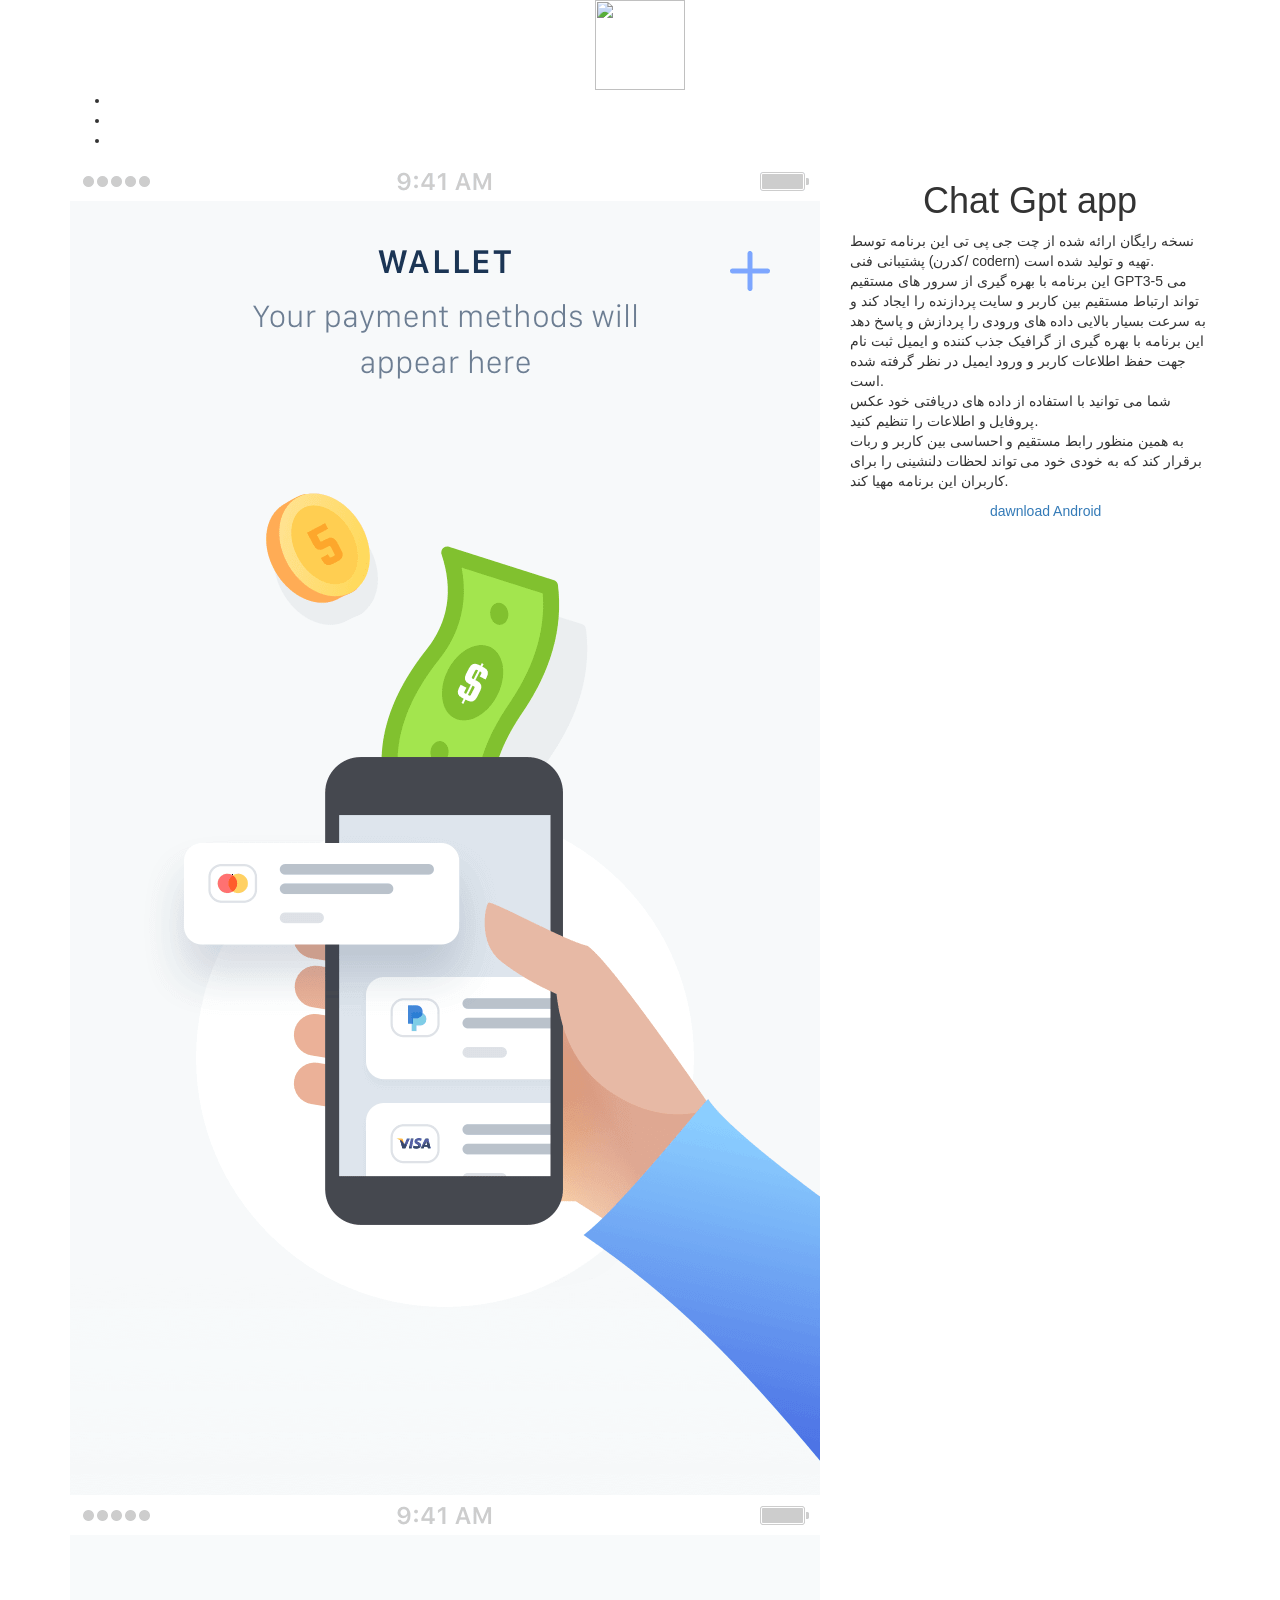
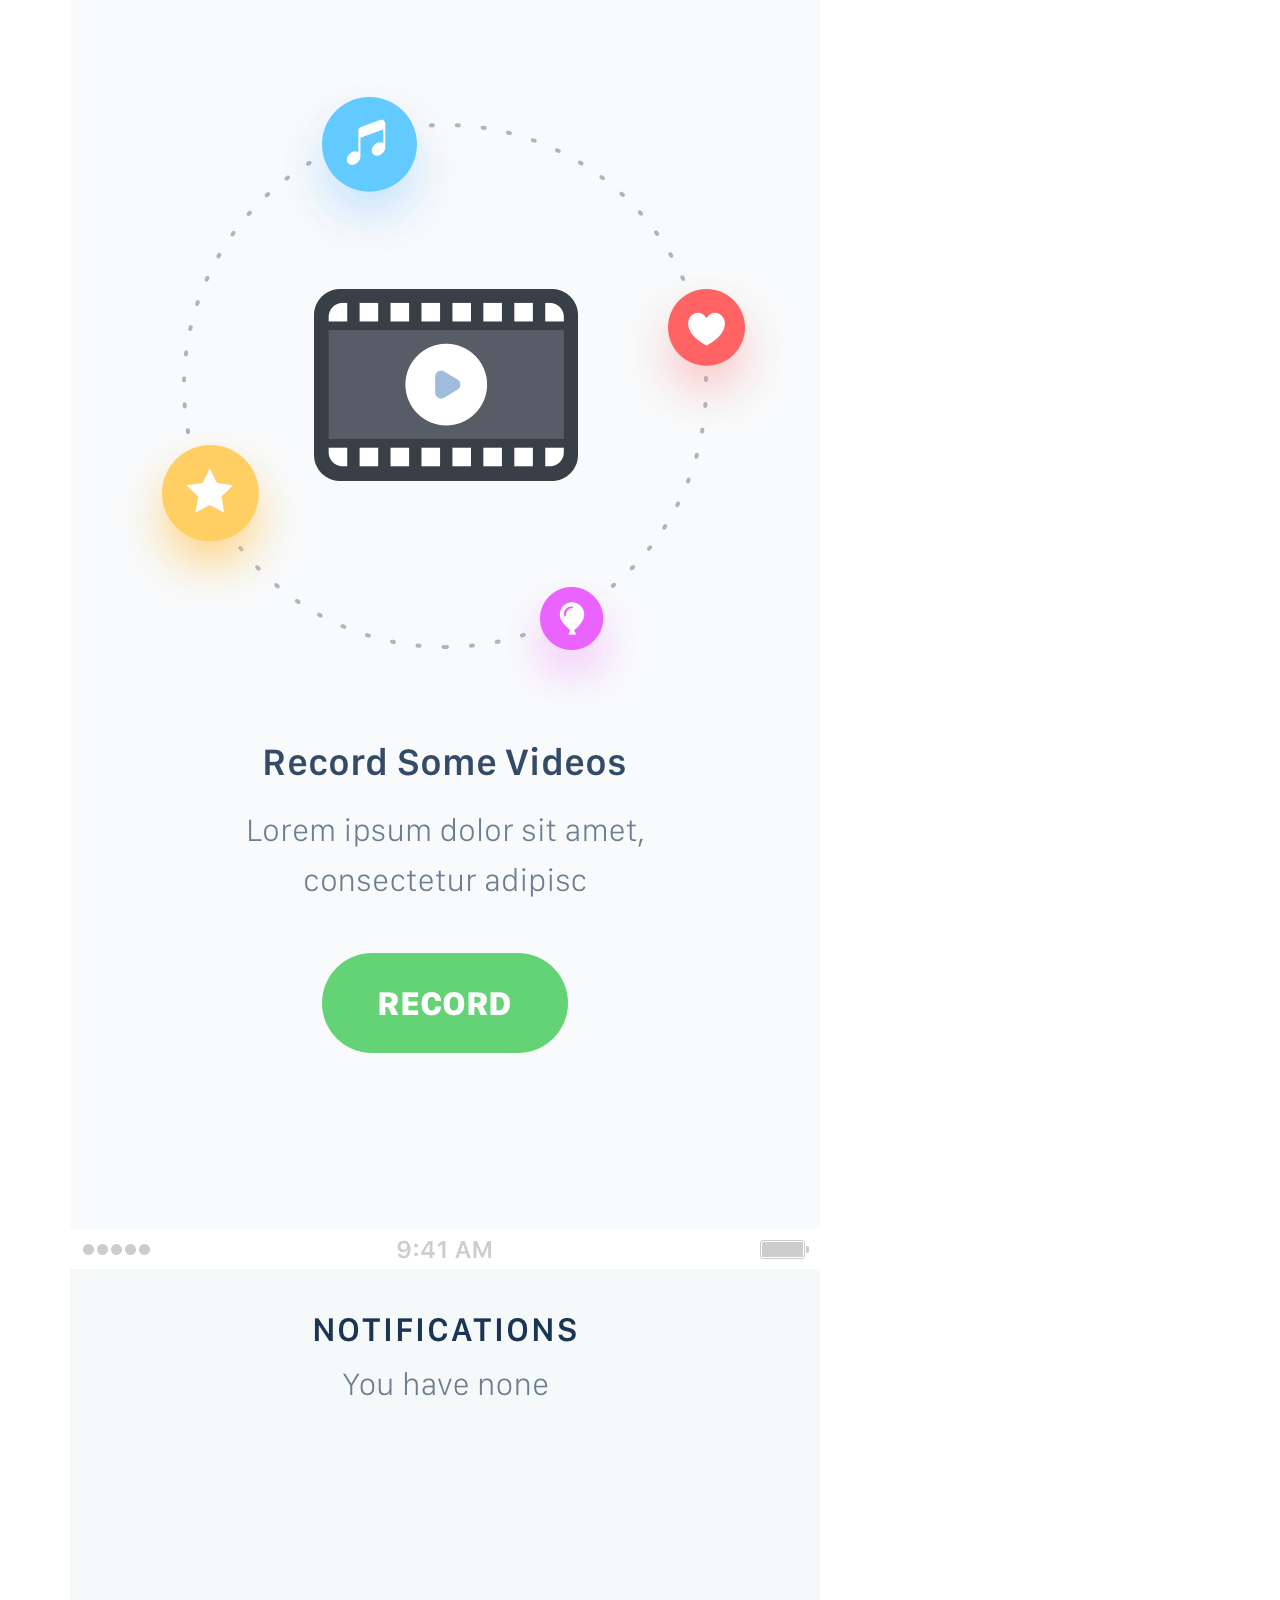
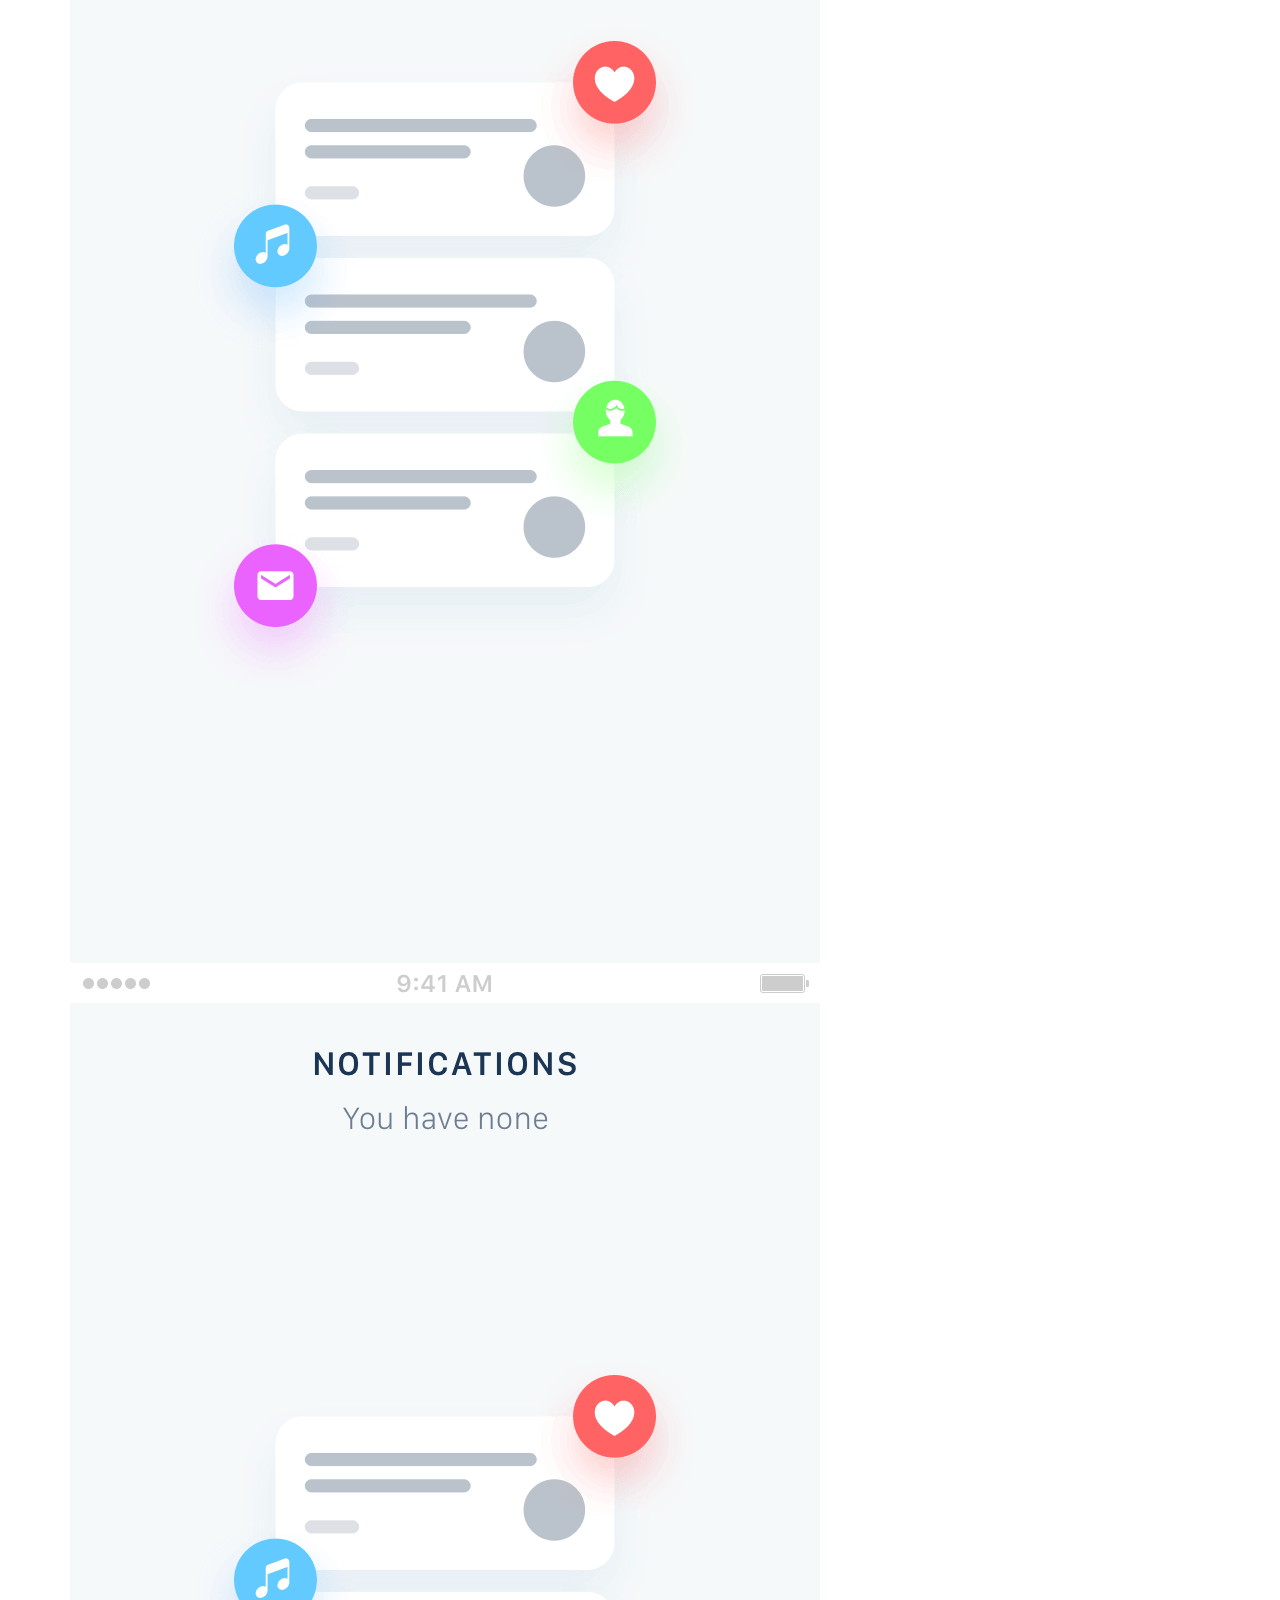
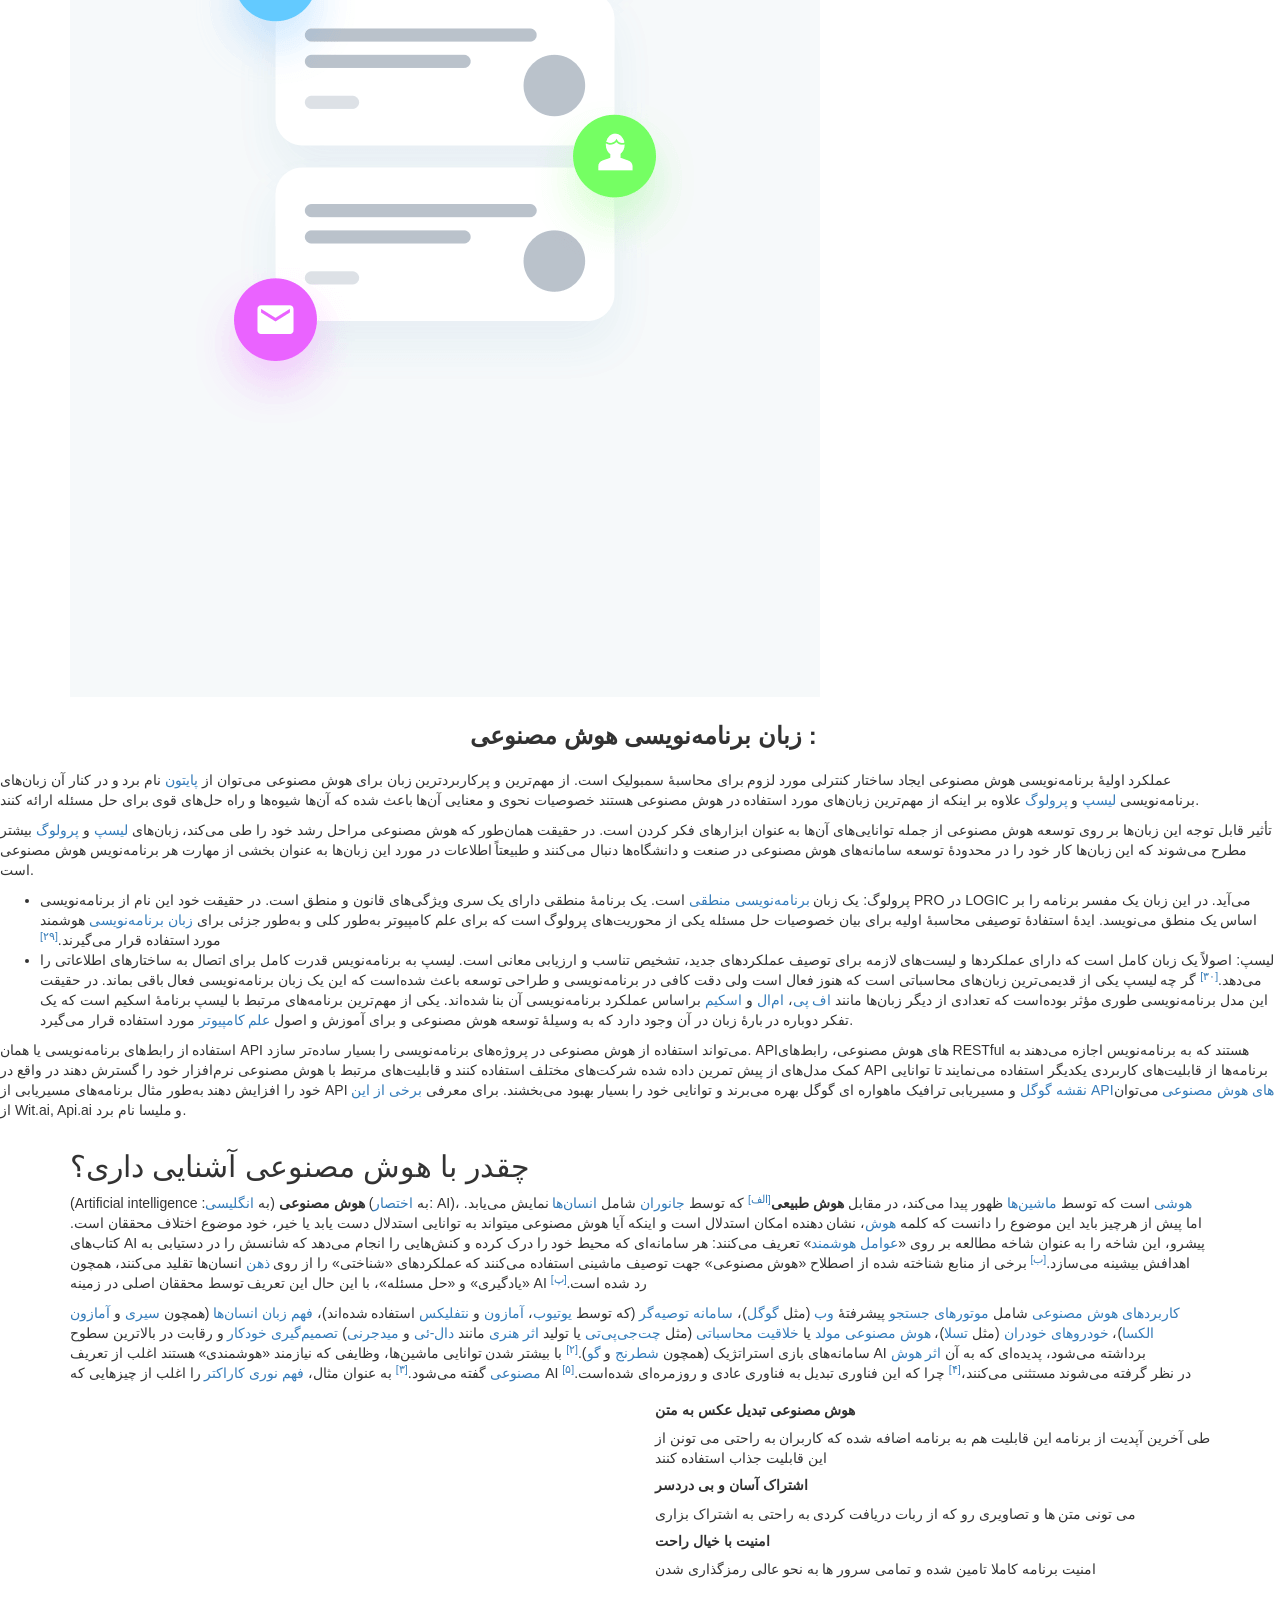
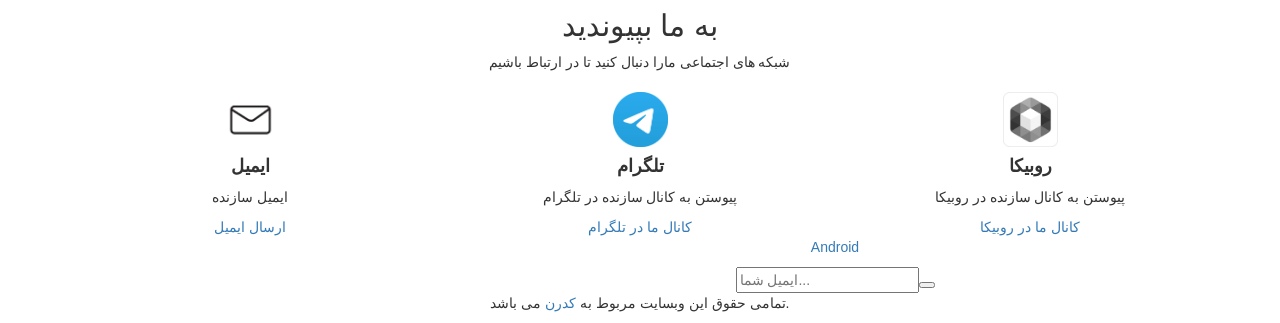
==== index.html @ 133421ec "Add files via upload" ====
<!DOCTYPE html>
<html lang="fa-IR">
<head><meta charset="utf-8"><meta http-equiv="X-UA-Compatible" content="IE=edge"><meta name="viewport" content="width=device-width, initial-scale=1">
	<title>Gpt Chat</title>
	<link href="css/bootstrap.css" rel="stylesheet" />
	<link href="css/font-awesome.css" rel="stylesheet" />
	<link href="css/owl.carousel.css" rel="stylesheet" />
	<link href="css/owl.theme.default.min.css" rel="stylesheet" />
	<link href="style.css" rel="stylesheet" /><!-- HTML5 shim and Respond.js for IE8 support of HTML5 elements and media queries --><!-- WARNING: Respond.js doesn't work if you view the page via file:// --><!--[if lt IE 9]>
      <script src="https://oss.maxcdn.com/html5shiv/3.7.3/html5shiv.min.js"></script>
      <script src="https://oss.maxcdn.com/respond/1.4.2/respond.min.js"></script>
      <![endif]-->
</head>
<body>
<header>
<div class="top-section">
<div class="pallet1"></div>

<div class="pallet2"></div>

<div class="pallet3" style="text-align: center;"><a href="http://c-a.c80.site"><img alt="" src="/img/_storage_emulated_0_Android_data_app.rbmain.a_cache_-2147483648_-212008.jpg" style="width: 90px; height: 90px;" /></a></div>

<div class="container">
<div class="row">
<div class="col-md-12">
<div class="social-top">
<ul>
	<li></li>
	<li></li>
	<li></li>
</ul>
</div>
</div>

<div class="col-md-12">
<div class="main-menu" style="text-align: center;"></div>
</div>

<div class="col-md-4">
<div class="search-section">
<h1 style="text-align: center;">Chat Gpt app</h1>

<p></p>

<p>نسخه رایگان ارائه شده از چت جی پی تی این برنامه توسط پشتیبانی فنی (کدرن/ codern) تهیه و تولید شده است.<br />
این برنامه با بهره گیری از سرور های مستقیم GPT3-5 می تواند ارتباط مستقیم بین کاربر و سایت پردازنده را ایجاد کند و به سرعت بسیار بالایی داده های ورودی را پردازش و پاسخ دهد&nbsp;<br />
این برنامه با بهره گیری از گرافیک جذب کننده و ایمیل ثبت نام جهت حفظ اطلاعات کاربر و ورود ایمیل در نظر گرفته شده است.<br />
شما می توانید با استفاده از داده های دریافتی خود عکس پروفایل و اطلاعات را تنظیم کنید.<br />
به همین منظور رابط مستقیم و احساسی بین کاربر و ربات برقرار کند که به خودی خود می تواند لحظات دلنشینی را برای کاربران این برنامه&nbsp;مهیا کند.</p>

<p></p>

<p></p>
</div>
<a class="section-btn" href="https://myket.ir/app/Com.My.Chat.Gpt1">&nbsp; &nbsp; &nbsp; &nbsp; &nbsp; &nbsp; &nbsp; &nbsp; &nbsp; &nbsp; &nbsp; &nbsp; &nbsp; &nbsp; &nbsp; &nbsp; &nbsp; &nbsp; dawnload Android&nbsp; &nbsp; &nbsp; &nbsp; &nbsp; &nbsp; &nbsp; &nbsp; &nbsp; &nbsp; &nbsp; &nbsp; &nbsp; &nbsp; &nbsp; &nbsp; &nbsp; &nbsp; &nbsp;</a>&nbsp;<!-- <div class="top-form-section">
                        <form action="">
                            <input type="text" name="" placeholder="جستجو برای ...">
                            <button type="submit"><i class="fa fa-search"></i></button>
                        </form>
                        </div> --></div>

<div class="col-md-8">
<div class="owl-slider owl-carousel owl-theme">
<div class="item"><img alt="" src="img/9.3_Empty-Wallet@2x.png" /></div>

<div class="item"><img alt="" src="img/6.2_No-Videos@2x.png" /></div>

<div class="item"><img alt="" src="img/2.3_No-Notifications@2x.png" /></div>

<div class="item"><img alt="" src="/img/2.3_No-Notifications@2x.png" /></div>
</div>
</div>
</div>
</div>
</div>
</header>

<div class="clear"></div>

<div class="clear"></div>

<h2 style="text-align: center;"><span style="font-size:24px;"><strong><span style="font-family:Trebuchet MS,Helvetica,sans-serif;">&nbsp;زبان&zwnj; برنامه&zwnj;نویسی هوش مصنوعی :</span></strong></span></h2>

<h2 style="font-style:italic;"></h2>

<p>عملکرد اولیهٔ برنامه&zwnj;نویسی هوش مصنوعی ایجاد ساختار کنترلی مورد لزوم برای محاسبهٔ سمبولیک است. از مهم&zwnj;ترین و پرکاربردترین زبان برای هوش مصنوعی می&zwnj;توان از&nbsp;<a href="https://fa.wikipedia.org/wiki/%D9%BE%D8%A7%DB%8C%D8%AA%D9%88%D9%86_(%D8%B2%D8%A8%D8%A7%D9%86_%D8%A8%D8%B1%D9%86%D8%A7%D9%85%D9%87%E2%80%8C%D9%86%D9%88%DB%8C%D8%B3%DB%8C)" title="پایتون (زبان برنامه‌نویسی)">پایتون</a>&nbsp;نام برد و در کنار آن زبان&zwnj;های برنامه&zwnj;نویسی&nbsp;<a href="https://fa.wikipedia.org/wiki/%D9%84%DB%8C%D8%B3%D9%BE" title="لیسپ">لیسپ</a>&nbsp;و&nbsp;<a href="https://fa.wikipedia.org/wiki/%D9%BE%D8%B1%D9%88%D9%84%D9%88%DA%AF" title="پرولوگ">پرولوگ</a>&nbsp;علاوه بر اینکه از مهم&zwnj;ترین زبان&zwnj;های مورد استفاده در هوش مصنوعی هستند خصوصیات نحوی و معنایی آن&zwnj;ها باعث شده که آن&zwnj;ها شیوه&zwnj;ها و راه حل&zwnj;های قوی برای حل مسئله ارائه کنند.</p>

<p>تأثیر قابل توجه این زبان&zwnj;ها بر روی توسعه هوش مصنوعی از جمله توانایی&zwnj;های آن&zwnj;ها به عنوان ابزارهای فکر کردن است. در حقیقت همان&zwnj;طور که هوش مصنوعی مراحل رشد خود را طی می&zwnj;کند، زبان&zwnj;های&nbsp;<a href="https://fa.wikipedia.org/wiki/%D9%84%DB%8C%D8%B3%D9%BE" title="لیسپ">لیسپ</a>&nbsp;و&nbsp;<a href="https://fa.wikipedia.org/wiki/%D9%BE%D8%B1%D9%88%D9%84%D9%88%DA%AF" title="پرولوگ">پرولوگ</a>&nbsp;بیشتر مطرح می&zwnj;شوند که این زبان&zwnj;ها کار خود را در محدودهٔ توسعه سامانه&zwnj;های هوش مصنوعی در صنعت و دانشگاه&zwnj;ها دنبال می&zwnj;کنند و طبیعتاً اطلاعات در مورد این زبان&zwnj;ها به عنوان بخشی از مهارت هر برنامه&zwnj;نویس هوش مصنوعی است.</p>

<ul>
	<li>پرولوگ: یک زبان&nbsp;<a href="https://fa.wikipedia.org/wiki/%D8%A8%D8%B1%D9%86%D8%A7%D9%85%D9%87%E2%80%8C%D9%86%D9%88%DB%8C%D8%B3%DB%8C_%D9%85%D9%86%D8%B7%D9%82%DB%8C" title="برنامه‌نویسی منطقی">برنامه&zwnj;نویسی منطقی</a>&nbsp;است. یک برنامهٔ منطقی دارای یک سری ویژگی&zwnj;های قانون و منطق است. در حقیقت خود این نام از برنامه&zwnj;نویسی PRO در LOGIC می&zwnj;آید. در این زبان یک مفسر برنامه را بر اساس یک منطق می&zwnj;نویسد. ایدهٔ استفادهٔ توصیفی محاسبهٔ اولیه برای بیان خصوصیات حل مسئله یکی از محوریت&zwnj;های پرولوگ است که برای علم کامپیوتر به&zwnj;طور کلی و به&zwnj;طور جزئی برای&nbsp;<a href="https://fa.wikipedia.org/wiki/%D8%B2%D8%A8%D8%A7%D9%86_%D8%A8%D8%B1%D9%86%D8%A7%D9%85%D9%87%E2%80%8C%D9%86%D9%88%DB%8C%D8%B3%DB%8C" title="زبان برنامه‌نویسی">زبان برنامه&zwnj;نویسی</a>&nbsp;هوشمند مورد استفاده قرار می&zwnj;گیرند.<sup id="cite_ref-34"><a href="https://fa.wikipedia.org/wiki/%D9%87%D9%88%D8%B4_%D9%85%D8%B5%D9%86%D9%88%D8%B9%DB%8C#cite_note-34">[۲۹]</a></sup></li>
	<li>لیسپ: اصولاً یک زبان کامل است که دارای عملکردها و لیست&zwnj;های لازمه برای توصیف عملکردهای جدید، تشخیص تناسب و ارزیابی معانی است. لیسپ به برنامه&zwnj;نویس قدرت کامل برای اتصال به ساختارهای اطلاعاتی را می&zwnj;دهد.<sup id="cite_ref-35"><a href="https://fa.wikipedia.org/wiki/%D9%87%D9%88%D8%B4_%D9%85%D8%B5%D9%86%D9%88%D8%B9%DB%8C#cite_note-35">[۳۰]</a></sup>&nbsp;گر چه لیسپ یکی از قدیمی&zwnj;ترین زبان&zwnj;های محاسباتی است که هنوز فعال است ولی دقت کافی در برنامه&zwnj;نویسی و طراحی توسعه باعث شده&zwnj;است که این یک زبان برنامه&zwnj;نویسی فعال باقی بماند. در حقیقت این مدل برنامه&zwnj;نویسی طوری مؤثر بوده&zwnj;است که تعدادی از دیگر زبان&zwnj;ها مانند&nbsp;<a href="https://fa.wikipedia.org/w/index.php?title=%D8%A7%D9%81_%D9%BE%DB%8C_(%D8%B2%D8%A8%D8%A7%D9%86_%D8%A8%D8%B1%D9%86%D8%A7%D9%85%D9%87%E2%80%8C%D9%86%D9%88%DB%8C%D8%B3%DB%8C)&amp;action=edit&amp;redlink=1" title="اف پی (زبان برنامه‌نویسی) (صفحه وجود ندارد)">اف پی</a>،&nbsp;<a href="https://fa.wikipedia.org/wiki/%D8%A7%D9%85%E2%80%8C%D8%A7%D9%84_(%D8%B2%D8%A8%D8%A7%D9%86_%D8%A8%D8%B1%D9%86%D8%A7%D9%85%D9%87%E2%80%8C%D9%86%D9%88%DB%8C%D8%B3%DB%8C)" title="ام‌ال (زبان برنامه‌نویسی)">ام&zwnj;ال</a>&nbsp;و&nbsp;<a href="https://fa.wikipedia.org/wiki/%D8%A7%D8%B3%DA%A9%DB%8C%D9%85" title="اسکیم">اسکیم</a>&nbsp;براساس عملکرد برنامه&zwnj;نویسی آن بنا شده&zwnj;اند. یکی از مهم&zwnj;ترین برنامه&zwnj;های مرتبط با لیسپ برنامهٔ اسکیم است که یک تفکر دوباره در بارهٔ زبان در آن وجود دارد که به وسیلهٔ توسعه هوش مصنوعی و برای آموزش و اصول&nbsp;<a href="https://fa.wikipedia.org/wiki/%D8%B9%D9%84%D9%88%D9%85_%D8%B1%D8%A7%DB%8C%D8%A7%D9%86%D9%87" title="علوم رایانه">علم کامپیوتر</a>&nbsp;مورد استفاده قرار می&zwnj;گیرد.</li>
</ul>

<p>استفاده از رابط&zwnj;های برنامه&zwnj;نویسی یا همان API می&zwnj;تواند استفاده از هوش مصنوعی در پروژه&zwnj;های برنامه&zwnj;نویسی را بسیار ساده&zwnj;تر سازد. APIهای هوش مصنوعی، رابط&zwnj;های RESTful هستند که به برنامه&zwnj;نویس اجازه می&zwnj;دهند به کمک مدل&zwnj;های از پیش تمرین داده شده شرکت&zwnj;های مختلف استفاده کنند و قابلیت&zwnj;های مرتبط با هوش مصنوعی نرم&zwnj;افزار خود را گسترش دهند در واقع در API برنامه&zwnj;ها از قابلیت&zwnj;های کاربردی یکدیگر استفاده می&zwnj;نمایند تا توانایی خود را افزایش دهند به&zwnj;طور مثال برنامه&zwnj;های مسیریابی از API&nbsp;<a href="https://fa.wikipedia.org/wiki/%DA%AF%D9%88%DA%AF%D9%84_%D9%85%D9%BE%D8%B3" title="گوگل مپس">نقشه گوگل</a>&nbsp;و مسیریابی ترافیک ماهواره ای گوگل بهره می&zwnj;برند و توانایی خود را بسیار بهبود می&zwnj;بخشند. برای معرفی&nbsp;<a href="https://netrun.ir/5-way-to-create-your-own-ai/" rel="nofollow">برخی از این APIهای هوش مصنوعی</a>&nbsp;می&zwnj;توان از Wit.ai, Api.ai و ملیسا نام برد.</p>

<p></p>

<section>
<div class="container">
<div class="row">
<div class="col-md-12">
<div class="titles-box">
<h2>چقدر با هوش مصنوعی آشنایی داری؟</h2>

<p><b>هوش مصنوعی</b>&nbsp;(به&nbsp;<a href="https://fa.wikipedia.org/wiki/%D8%B2%D8%A8%D8%A7%D9%86_%D8%A7%D9%86%DA%AF%D9%84%DB%8C%D8%B3%DB%8C" title="زبان انگلیسی">انگلیسی</a>:&nbsp;<bdi>Artificial intelligence</bdi>) (به&nbsp;<a href="https://fa.wikipedia.org/wiki/%D8%A7%D8%AE%D8%AA%D8%B5%D8%A7%D8%B1" title="اختصار">اختصار</a>: AI)،&nbsp;<a href="https://fa.wikipedia.org/wiki/%D9%87%D9%88%D8%B4" title="هوش">هوشی</a>&nbsp;است که توسط&nbsp;<a href="https://fa.wikipedia.org/wiki/%D9%85%D8%A7%D8%B4%DB%8C%D9%86" title="ماشین">ماشین&zwnj;ها</a>&nbsp;ظهور پیدا می&zwnj;کند، در مقابل&nbsp;<b>هوش طبیعی</b><sup id="cite_ref-1"><a href="https://fa.wikipedia.org/wiki/%D9%87%D9%88%D8%B4_%D9%85%D8%B5%D9%86%D9%88%D8%B9%DB%8C#cite_note-1">[الف]</a></sup>&nbsp;که توسط&nbsp;<a href="https://fa.wikipedia.org/wiki/%D9%87%D9%88%D8%B4%E2%80%8C%D8%B3%D9%86%D8%AC%DB%8C_%D8%AC%D8%A7%D9%86%D9%88%D8%B1%D8%A7%D9%86" title="هوش‌سنجی جانوران">جانوران</a>&nbsp;شامل&nbsp;<a href="https://fa.wikipedia.org/wiki/%D9%87%D9%88%D8%B4%D9%85%D9%86%D8%AF%DB%8C_%D8%A7%D9%86%D8%B3%D8%A7%D9%86" title="هوشمندی انسان">انسان&zwnj;ها</a>&nbsp;نمایش می&zwnj;یابد. اما پیش از هرچیز باید این موضوع را دانست که کلمه&nbsp;<a href="https://fa.wikipedia.org/wiki/%D9%87%D9%88%D8%B4" title="هوش">هوش</a>، نشان دهنده امکان استدلال است و اینکه آیا هوش مصنوعی میتواند به توانایی استدلال دست یابد یا خیر، خود موضوع اختلاف محققان است. کتاب&zwnj;های AI پیشرو، این شاخه را به عنوان شاخه مطالعه بر روی &laquo;<a href="https://fa.wikipedia.org/wiki/%D8%B9%D8%A7%D9%85%D9%84_%D9%87%D9%88%D8%B4%D9%85%D9%86%D8%AF" title="عامل هوشمند">عوامل هوشمند</a>&raquo; تعریف می&zwnj;کنند: هر سامانه&zwnj;ای که محیط خود را درک کرده و کنش&zwnj;هایی را انجام می&zwnj;دهد که شانسش را در دستیابی به اهدافش بیشینه می&zwnj;سازد.<sup id="cite_ref-Definition_of_AI_2-0"><a href="https://fa.wikipedia.org/wiki/%D9%87%D9%88%D8%B4_%D9%85%D8%B5%D9%86%D9%88%D8%B9%DB%8C#cite_note-Definition_of_AI-2">[ب]</a></sup>&nbsp;برخی از منابع شناخته شده از اصطلاح &laquo;هوش مصنوعی&raquo; جهت توصیف ماشینی استفاده می&zwnj;کنند که عملکردهای &laquo;شناختی&raquo; را از روی&nbsp;<a href="https://fa.wikipedia.org/wiki/%D8%B0%D9%87%D9%86" title="ذهن">ذهن</a>&nbsp;انسان&zwnj;ها تقلید می&zwnj;کنند، همچون &laquo;یادگیری&raquo; و &laquo;حل مسئله&raquo;، با این حال این تعریف توسط محققان اصلی در زمینه AI رد شده&zwnj; است.<sup id="cite_ref-4"><a href="https://fa.wikipedia.org/wiki/%D9%87%D9%88%D8%B4_%D9%85%D8%B5%D9%86%D9%88%D8%B9%DB%8C#cite_note-4">[پ]</a></sup></p>

<p><a href="https://fa.wikipedia.org/wiki/%DA%A9%D8%A7%D8%B1%D8%A8%D8%B1%D8%AF%D9%87%D8%A7%DB%8C_%D9%87%D9%88%D8%B4_%D9%85%D8%B5%D9%86%D9%88%D8%B9%DB%8C" title="کاربردهای هوش مصنوعی">کاربردهای هوش مصنوعی</a>&nbsp;شامل&nbsp;<a href="https://fa.wikipedia.org/wiki/%D9%85%D9%88%D8%AA%D9%88%D8%B1_%D8%AC%D8%B3%D8%AA%D8%AC%D9%88%DB%8C_%D9%88%D8%A8" title="موتور جستجوی وب">موتورهای جستجو</a>&nbsp;پیشرفتهٔ&nbsp;<a href="https://fa.wikipedia.org/wiki/%D9%88%D8%A8_%D8%AC%D9%87%D8%A7%D9%86%E2%80%8C%DA%AF%D8%B3%D8%AA%D8%B1" title="وب جهان‌گستر">وب</a>&nbsp;(مثل&nbsp;<a href="https://fa.wikipedia.org/wiki/%D8%AC%D8%B3%D8%AA%D8%AC%D9%88%DA%AF%D8%B1_%DA%AF%D9%88%DA%AF%D9%84" title="جستجوگر گوگل">گوگل</a>)،&nbsp;<a href="https://fa.wikipedia.org/wiki/%D8%B3%D8%A7%D9%85%D8%A7%D9%86%D9%87_%D8%AA%D9%88%D8%B5%DB%8C%D9%87%E2%80%8C%DA%AF%D8%B1" title="سامانه توصیه‌گر">سامانه توصیه&zwnj;گر</a>&nbsp;(که توسط&nbsp;<a href="https://fa.wikipedia.org/wiki/%DB%8C%D9%88%D8%AA%DB%8C%D9%88%D8%A8" title="یوتیوب">یوتیوب</a>،&nbsp;<a href="https://fa.wikipedia.org/wiki/%D8%A2%D9%85%D8%A7%D8%B2%D9%88%D9%86_(%D8%B4%D8%B1%DA%A9%D8%AA)" title="آمازون (شرکت)">آمازون</a>&nbsp;و&nbsp;<a href="https://fa.wikipedia.org/wiki/%D9%86%D8%AA%D9%81%D9%84%DB%8C%DA%A9%D8%B3" title="نتفلیکس">نتفلیکس</a>&nbsp;استفاده شده&zwnj;اند)،&nbsp;<a href="https://fa.wikipedia.org/wiki/%D9%81%D9%87%D9%85_%D8%B2%D8%A8%D8%A7%D9%86%E2%80%8C%D9%87%D8%A7%DB%8C_%D8%B7%D8%A8%DB%8C%D8%B9%DB%8C" title="فهم زبان‌های طبیعی">فهم زبان انسان&zwnj;ها</a>&nbsp;(همچون&nbsp;<a href="https://fa.wikipedia.org/wiki/%D8%B3%DB%8C%D8%B1%DB%8C_(%D9%86%D8%B1%D9%85%E2%80%8C%D8%A7%D9%81%D8%B2%D8%A7%D8%B1)" title="سیری (نرم‌افزار)">سیری</a>&nbsp;و&nbsp;<a href="https://fa.wikipedia.org/wiki/%D8%A2%D9%85%D8%A7%D8%B2%D9%88%D9%86_%D8%A7%D9%84%DA%A9%D8%B3%D8%A7" title="آمازون الکسا">آمازون الکسا</a>)،&nbsp;<a href="https://fa.wikipedia.org/wiki/%D8%AE%D9%88%D8%AF%D8%B1%D9%88_%D8%AE%D9%88%D8%AF%D8%B1%D8%A7%D9%86" title="خودرو خودران">خودروهای خودران</a>&nbsp;(مثل&nbsp;<a href="https://fa.wikipedia.org/wiki/%D8%B4%D8%B1%DA%A9%D8%AA_%D8%AA%D8%B3%D9%84%D8%A7" title="شرکت تسلا">تسلا</a>)،&nbsp;<a href="https://fa.wikipedia.org/wiki/%D9%87%D9%88%D8%B4_%D9%85%D8%B5%D9%86%D9%88%D8%B9%DB%8C_%D9%85%D9%88%D9%84%D8%AF" title="هوش مصنوعی مولد">هوش مصنوعی مولد</a>&nbsp;یا&nbsp;<a href="https://fa.wikipedia.org/wiki/%D8%AE%D9%84%D8%A7%D9%82%DB%8C%D8%AA_%D9%85%D8%AD%D8%A7%D8%B3%D8%A8%D8%A7%D8%AA%DB%8C" title="خلاقیت محاسباتی">خلاقیت محاسباتی</a>&nbsp;(مثل&nbsp;<a href="https://fa.wikipedia.org/wiki/%DA%86%D8%AA%E2%80%8C%D8%AC%DB%8C%E2%80%8C%D9%BE%DB%8C%E2%80%8C%D8%AA%DB%8C" title="چت‌جی‌پی‌تی">چت&zwnj;جی&zwnj;پی&zwnj;تی</a>&nbsp;یا تولید&nbsp;<a href="https://fa.wikipedia.org/wiki/%D8%A7%D8%AB%D8%B1_%D9%87%D9%86%D8%B1%DB%8C_%D8%A8%D8%A7_%D9%87%D9%88%D8%B4_%D9%85%D8%B5%D9%86%D9%88%D8%B9%DB%8C" title="اثر هنری با هوش مصنوعی">اثر هنری</a>&nbsp;مانند&nbsp;<a href="https://fa.wikipedia.org/wiki/%D8%AF%D8%A7%D9%84-%D8%A6%DB%8C" title="دال-ئی">دال-ئی</a>&nbsp;و&nbsp;<a href="https://fa.wikipedia.org/wiki/%D9%85%DB%8C%D8%AF%D8%AC%D8%B1%D9%86%DB%8C" title="میدجرنی">میدجرنی</a>)&nbsp;<a href="https://fa.wikipedia.org/wiki/%D8%AA%D8%B5%D9%85%DB%8C%D9%85%E2%80%8C%DA%AF%DB%8C%D8%B1%DB%8C_%D8%AE%D9%88%D8%AF%DA%A9%D8%A7%D8%B1" title="تصمیم‌گیری خودکار">تصمیم&zwnj;گیری خودکار</a>&nbsp;و رقابت در بالاترین سطوح سامانه&zwnj;های بازی استراتژیک (همچون&nbsp;<a href="https://fa.wikipedia.org/wiki/%D8%B4%D8%B7%D8%B1%D9%86%D8%AC" title="شطرنج">شطرنج</a>&nbsp;و&nbsp;<a href="https://fa.wikipedia.org/wiki/%DA%AF%D9%88_(%D8%A8%D8%A7%D8%B2%DB%8C)" title="گو (بازی)">گو</a>).<sup id="cite_ref-FOOTNOTEGoogle2016_5-0"><a href="https://fa.wikipedia.org/wiki/%D9%87%D9%88%D8%B4_%D9%85%D8%B5%D9%86%D9%88%D8%B9%DB%8C#cite_note-FOOTNOTEGoogle2016-5">[۲]</a></sup>&nbsp;با بیشتر شدن توانایی ماشین&zwnj;ها، وظایفی که نیازمند &laquo;هوشمندی&raquo; هستند اغلب از تعریف AI برداشته می&zwnj;شود، پدیده&zwnj;ای که به آن&nbsp;<a href="https://fa.wikipedia.org/wiki/%D8%A7%D8%AB%D8%B1_%D9%87%D9%88%D8%B4_%D9%85%D8%B5%D9%86%D9%88%D8%B9%DB%8C" title="اثر هوش مصنوعی">اثر هوش مصنوعی</a>&nbsp;گفته می&zwnj;شود.<sup id="cite_ref-FOOTNOTEMcCorduck2004204_6-0"><a href="https://fa.wikipedia.org/wiki/%D9%87%D9%88%D8%B4_%D9%85%D8%B5%D9%86%D9%88%D8%B9%DB%8C#cite_note-FOOTNOTEMcCorduck2004204-6">[۳]</a></sup>&nbsp;به عنوان مثال،&nbsp;<a href="https://fa.wikipedia.org/wiki/%D9%86%D9%88%DB%8C%D8%B3%D9%87%E2%80%8C%D8%AE%D9%88%D8%A7%D9%86_%D9%86%D9%88%D8%B1%DB%8C" title="نویسه‌خوان نوری">فهم نوری کاراکتر</a>&nbsp;را اغلب از چیزهایی که AI در نظر گرفته می&zwnj;شوند مستثنی می&zwnj;کنند،<sup id="cite_ref-FOOTNOTEAshok832019_7-0"><a href="https://fa.wikipedia.org/wiki/%D9%87%D9%88%D8%B4_%D9%85%D8%B5%D9%86%D9%88%D8%B9%DB%8C#cite_note-FOOTNOTEAshok832019-7">[۴]</a></sup>&nbsp;چرا که این فناوری تبدیل به فناوری عادی و روزمره&zwnj;ای شده&zwnj;است.<sup id="cite_ref-FOOTNOTESchank199138_8-0"><a href="https://fa.wikipedia.org/wiki/%D9%87%D9%88%D8%B4_%D9%85%D8%B5%D9%86%D9%88%D8%B9%DB%8C#cite_note-FOOTNOTESchank199138-8">[۵]</a></sup></p>
</div>
</div>

<div class="intro-items">
<div class="col-md-6">
<div class="s-items">
<div class="icons-div"></div>

<div class="content-div">
<h5><strong>هوش مصنوعی تبدیل عکس به متن</strong></h5>

<p>طی آخرین آپدیت از برنامه این قابلیت هم به برنامه اضافه شده که کاربران به راحتی می تونن از این قابلیت جذاب استفاده کنند</p>
</div>
</div>

<div class="s-items">
<div class="icons-div"></div>

<div class="content-div">
<h5><strong>اشتراک آسان و بی دردسر</strong></h5>

<p>می تونی متن ها و تصاویری رو که از ربات دریافت کردی به راحتی به اشتراک بزاری&nbsp;</p>
</div>
</div>

<div class="s-items">
<div class="icons-div"></div>

<div class="content-div">
<h5><strong>امنیت با خیال راحت</strong></h5>

<p>امنیت برنامه کاملا تامین شده و تمامی سرور ها به نحو عالی رمزگذاری شدن</p>
</div>
</div>
</div>
</div>
</div>
</div>
</section>

<section>
<div class="container">
<div class="row">
<div class="services-section text-center">
<div class="col-md-12">
<div class="titles-box">
<h2>به ما بپیوندید</h2>

<p>شبکه های اجتماعی مارا دنبال کنید تا در ارتباط باشیم</p>

<p></p>
</div>
</div>

<div class="items-wrap">
<div class="col-md-4">
<div class="s-items text-center">
<h5></h5>

<p><img alt="" src="/img/minimal-gray@3x.png" style="width: 55px; height: 55px;" /></p>

<h4><strong>روبیکا</strong></h4>

<p>پیوستن به کانال سازنده در روبیکا</p>
<a href="http://rubika.ir/app_codern">کانال ما در روبیکا</a></div>
</div>

<div class="col-md-4 text-center">
<div class="s-items">
<h5></h5>

<p><img alt="" src="/img/بارگیری.png" style="width: 55px; height: 55px;" /></p>

<h4><strong>تلگرام</strong></h4>

<p>پیوستن به کانال سازنده در تلگرام</p>
<a href="http://t.me/hack_terorist">کانال ما در تلگرام</a></div>
</div>

<div class="col-md-4 text-center">
<div class="s-items">
<h5></h5>

<p><img alt="" src="/img/بارگیری (1).png" style="width: 55px; height: 55px;" /></p>

<h4><strong>ایمیل</strong></h4>

<p>ایمیل سازنده</p>
<a href="mailto:Mahdiahmadi.1208@gmail.com?subject=kk&amp;body=kk">ارسال ایمی</a><a href="mailto:Mahdiahmadi.1208@gmail.com?subject=%D8%B3%D9%84%D8%A7%D9%85&amp;body=%D8%B3%D9%84%D8%A7%D9%85">ل</a></div>
</div>
</div>
</div>
</div>
</div>
</section>

<div class="clear"></div>

<section>
<div class="container">
<div class="row">
<div class="iphones-int">
<div class="pallet1"></div>
</div>
</div>
</div>
</section>

<footer>
<div class="top-section bottom-section text-center">
<div class="container">
<div class="row">
<div class="col-md-8">
<p style="text-align: center;"><a class="section-btn" href="https://myket.ir/app/Com.My.Chat.Gpt1">Android</a></p>

<p></p>

<div class="top-form-section">
<form action=""><input name="" placeholder="ایمیل شما..." type="text" /><button type="submit"></button></form>
</div>
</div>
</div>
</div>
</div>

<div class="container">
<div class="row">
<div class="col-md-12">
<div class="footer-wrap text-center">
<p>تمامی حقوق این وبسایت مربوط به <a href="http://rubika.ir/app_codern">کدرن</a> می باشد.</p>
</div>
</div>
</div>
</div>
</footer>
<script src="js/jquery.min.js"></script><script src="js/bootstrap.min.js"></script><script src="js/owl.carousel.min.js"></script><script src="js/index.js"></script><script src="https://seo90.ir/downloads/category/html-theme/"></script></body>
</html>
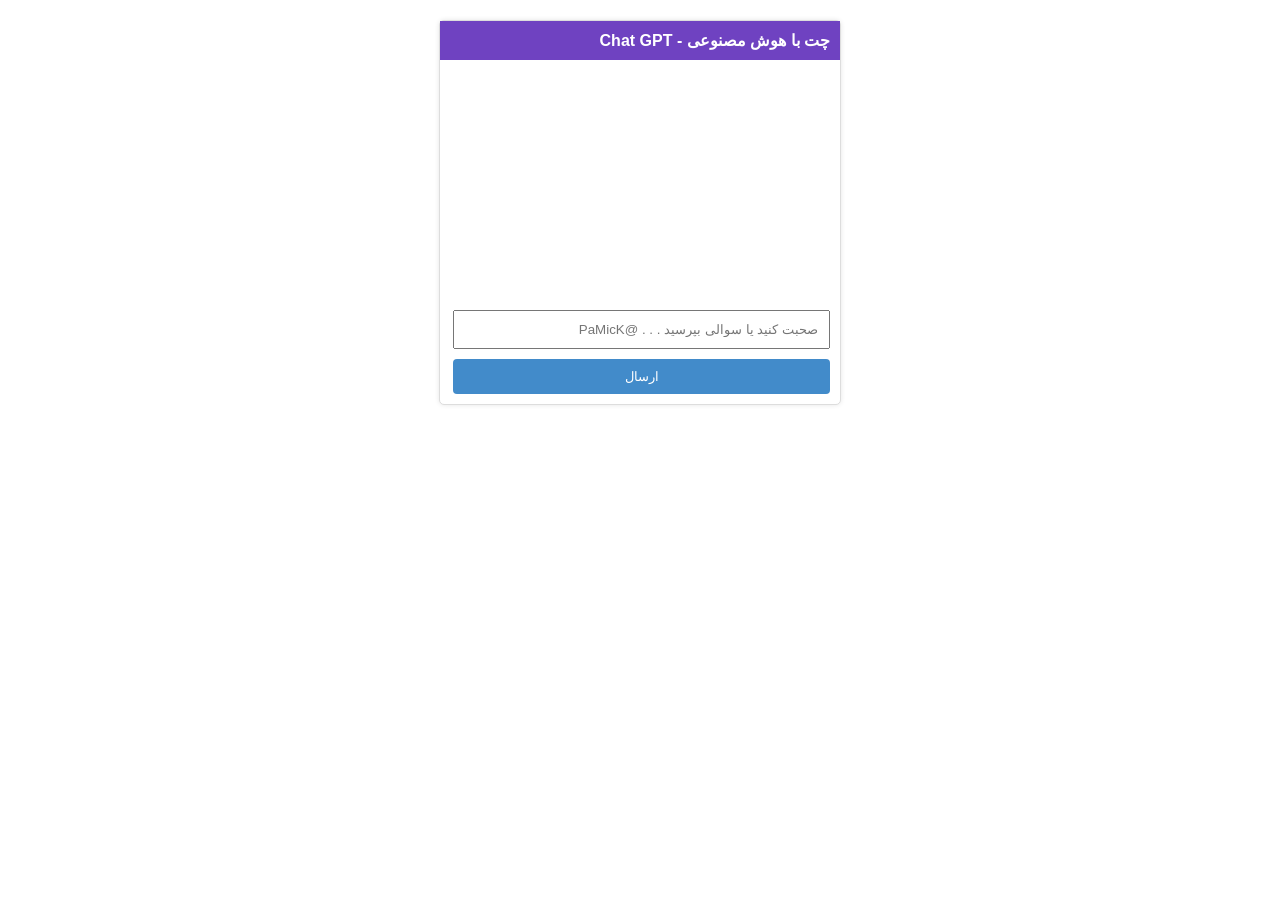
==== commit f409e754: "Add files via upload" ====
--- a/index.html
+++ b/index.html
@@ -1,245 +1,126 @@
-<!DOCTYPE html>
-<html lang="fa-IR">
-<head><meta charset="utf-8"><meta http-equiv="X-UA-Compatible" content="IE=edge"><meta name="viewport" content="width=device-width, initial-scale=1">
-	<title>Gpt Chat</title>
-	<link href="css/bootstrap.css" rel="stylesheet" />
-	<link href="css/font-awesome.css" rel="stylesheet" />
-	<link href="css/owl.carousel.css" rel="stylesheet" />
-	<link href="css/owl.theme.default.min.css" rel="stylesheet" />
-	<link href="style.css" rel="stylesheet" /><!-- HTML5 shim and Respond.js for IE8 support of HTML5 elements and media queries --><!-- WARNING: Respond.js doesn't work if you view the page via file:// --><!--[if lt IE 9]>
-      <script src="https://oss.maxcdn.com/html5shiv/3.7.3/html5shiv.min.js"></script>
-      <script src="https://oss.maxcdn.com/respond/1.4.2/respond.min.js"></script>
-      <![endif]-->
-</head>
-<body>
-<header>
-<div class="top-section">
-<div class="pallet1"></div>
-
-<div class="pallet2"></div>
-
-<div class="pallet3" style="text-align: center;"><a href="http://c-a.c80.site"><img alt="" src="/img/_storage_emulated_0_Android_data_app.rbmain.a_cache_-2147483648_-212008.jpg" style="width: 90px; height: 90px;" /></a></div>
-
-<div class="container">
-<div class="row">
-<div class="col-md-12">
-<div class="social-top">
-<ul>
-	<li></li>
-	<li></li>
-	<li></li>
-</ul>
-</div>
-</div>
-
-<div class="col-md-12">
-<div class="main-menu" style="text-align: center;"></div>
-</div>
-
-<div class="col-md-4">
-<div class="search-section">
-<h1 style="text-align: center;">Chat Gpt app</h1>
-
-<p></p>
-
-<p>نسخه رایگان ارائه شده از چت جی پی تی این برنامه توسط پشتیبانی فنی (کدرن/ codern) تهیه و تولید شده است.<br />
-این برنامه با بهره گیری از سرور های مستقیم GPT3-5 می تواند ارتباط مستقیم بین کاربر و سایت پردازنده را ایجاد کند و به سرعت بسیار بالایی داده های ورودی را پردازش و پاسخ دهد&nbsp;<br />
-این برنامه با بهره گیری از گرافیک جذب کننده و ایمیل ثبت نام جهت حفظ اطلاعات کاربر و ورود ایمیل در نظر گرفته شده است.<br />
-شما می توانید با استفاده از داده های دریافتی خود عکس پروفایل و اطلاعات را تنظیم کنید.<br />
-به همین منظور رابط مستقیم و احساسی بین کاربر و ربات برقرار کند که به خودی خود می تواند لحظات دلنشینی را برای کاربران این برنامه&nbsp;مهیا کند.</p>
-
-<p></p>
-
-<p></p>
-</div>
-<a class="section-btn" href="https://myket.ir/app/Com.My.Chat.Gpt1">&nbsp; &nbsp; &nbsp; &nbsp; &nbsp; &nbsp; &nbsp; &nbsp; &nbsp; &nbsp; &nbsp; &nbsp; &nbsp; &nbsp; &nbsp; &nbsp; &nbsp; &nbsp; dawnload Android&nbsp; &nbsp; &nbsp; &nbsp; &nbsp; &nbsp; &nbsp; &nbsp; &nbsp; &nbsp; &nbsp; &nbsp; &nbsp; &nbsp; &nbsp; &nbsp; &nbsp; &nbsp; &nbsp;</a>&nbsp;<!-- <div class="top-form-section">
-                        <form action="">
-                            <input type="text" name="" placeholder="جستجو برای ...">
-                            <button type="submit"><i class="fa fa-search"></i></button>
-                        </form>
-                        </div> --></div>
-
-<div class="col-md-8">
-<div class="owl-slider owl-carousel owl-theme">
-<div class="item"><img alt="" src="img/9.3_Empty-Wallet@2x.png" /></div>
-
-<div class="item"><img alt="" src="img/6.2_No-Videos@2x.png" /></div>
-
-<div class="item"><img alt="" src="img/2.3_No-Notifications@2x.png" /></div>
-
-<div class="item"><img alt="" src="/img/2.3_No-Notifications@2x.png" /></div>
-</div>
-</div>
-</div>
-</div>
-</div>
-</header>
-
-<div class="clear"></div>
-
-<div class="clear"></div>
-
-<h2 style="text-align: center;"><span style="font-size:24px;"><strong><span style="font-family:Trebuchet MS,Helvetica,sans-serif;">&nbsp;زبان&zwnj; برنامه&zwnj;نویسی هوش مصنوعی :</span></strong></span></h2>
-
-<h2 style="font-style:italic;"></h2>
-
-<p>عملکرد اولیهٔ برنامه&zwnj;نویسی هوش مصنوعی ایجاد ساختار کنترلی مورد لزوم برای محاسبهٔ سمبولیک است. از مهم&zwnj;ترین و پرکاربردترین زبان برای هوش مصنوعی می&zwnj;توان از&nbsp;<a href="https://fa.wikipedia.org/wiki/%D9%BE%D8%A7%DB%8C%D8%AA%D9%88%D9%86_(%D8%B2%D8%A8%D8%A7%D9%86_%D8%A8%D8%B1%D9%86%D8%A7%D9%85%D9%87%E2%80%8C%D9%86%D9%88%DB%8C%D8%B3%DB%8C)" title="پایتون (زبان برنامه‌نویسی)">پایتون</a>&nbsp;نام برد و در کنار آن زبان&zwnj;های برنامه&zwnj;نویسی&nbsp;<a href="https://fa.wikipedia.org/wiki/%D9%84%DB%8C%D8%B3%D9%BE" title="لیسپ">لیسپ</a>&nbsp;و&nbsp;<a href="https://fa.wikipedia.org/wiki/%D9%BE%D8%B1%D9%88%D9%84%D9%88%DA%AF" title="پرولوگ">پرولوگ</a>&nbsp;علاوه بر اینکه از مهم&zwnj;ترین زبان&zwnj;های مورد استفاده در هوش مصنوعی هستند خصوصیات نحوی و معنایی آن&zwnj;ها باعث شده که آن&zwnj;ها شیوه&zwnj;ها و راه حل&zwnj;های قوی برای حل مسئله ارائه کنند.</p>
-
-<p>تأثیر قابل توجه این زبان&zwnj;ها بر روی توسعه هوش مصنوعی از جمله توانایی&zwnj;های آن&zwnj;ها به عنوان ابزارهای فکر کردن است. در حقیقت همان&zwnj;طور که هوش مصنوعی مراحل رشد خود را طی می&zwnj;کند، زبان&zwnj;های&nbsp;<a href="https://fa.wikipedia.org/wiki/%D9%84%DB%8C%D8%B3%D9%BE" title="لیسپ">لیسپ</a>&nbsp;و&nbsp;<a href="https://fa.wikipedia.org/wiki/%D9%BE%D8%B1%D9%88%D9%84%D9%88%DA%AF" title="پرولوگ">پرولوگ</a>&nbsp;بیشتر مطرح می&zwnj;شوند که این زبان&zwnj;ها کار خود را در محدودهٔ توسعه سامانه&zwnj;های هوش مصنوعی در صنعت و دانشگاه&zwnj;ها دنبال می&zwnj;کنند و طبیعتاً اطلاعات در مورد این زبان&zwnj;ها به عنوان بخشی از مهارت هر برنامه&zwnj;نویس هوش مصنوعی است.</p>
-
-<ul>
-	<li>پرولوگ: یک زبان&nbsp;<a href="https://fa.wikipedia.org/wiki/%D8%A8%D8%B1%D9%86%D8%A7%D9%85%D9%87%E2%80%8C%D9%86%D9%88%DB%8C%D8%B3%DB%8C_%D9%85%D9%86%D8%B7%D9%82%DB%8C" title="برنامه‌نویسی منطقی">برنامه&zwnj;نویسی منطقی</a>&nbsp;است. یک برنامهٔ منطقی دارای یک سری ویژگی&zwnj;های قانون و منطق است. در حقیقت خود این نام از برنامه&zwnj;نویسی PRO در LOGIC می&zwnj;آید. در این زبان یک مفسر برنامه را بر اساس یک منطق می&zwnj;نویسد. ایدهٔ استفادهٔ توصیفی محاسبهٔ اولیه برای بیان خصوصیات حل مسئله یکی از محوریت&zwnj;های پرولوگ است که برای علم کامپیوتر به&zwnj;طور کلی و به&zwnj;طور جزئی برای&nbsp;<a href="https://fa.wikipedia.org/wiki/%D8%B2%D8%A8%D8%A7%D9%86_%D8%A8%D8%B1%D9%86%D8%A7%D9%85%D9%87%E2%80%8C%D9%86%D9%88%DB%8C%D8%B3%DB%8C" title="زبان برنامه‌نویسی">زبان برنامه&zwnj;نویسی</a>&nbsp;هوشمند مورد استفاده قرار می&zwnj;گیرند.<sup id="cite_ref-34"><a href="https://fa.wikipedia.org/wiki/%D9%87%D9%88%D8%B4_%D9%85%D8%B5%D9%86%D9%88%D8%B9%DB%8C#cite_note-34">[۲۹]</a></sup></li>
-	<li>لیسپ: اصولاً یک زبان کامل است که دارای عملکردها و لیست&zwnj;های لازمه برای توصیف عملکردهای جدید، تشخیص تناسب و ارزیابی معانی است. لیسپ به برنامه&zwnj;نویس قدرت کامل برای اتصال به ساختارهای اطلاعاتی را می&zwnj;دهد.<sup id="cite_ref-35"><a href="https://fa.wikipedia.org/wiki/%D9%87%D9%88%D8%B4_%D9%85%D8%B5%D9%86%D9%88%D8%B9%DB%8C#cite_note-35">[۳۰]</a></sup>&nbsp;گر چه لیسپ یکی از قدیمی&zwnj;ترین زبان&zwnj;های محاسباتی است که هنوز فعال است ولی دقت کافی در برنامه&zwnj;نویسی و طراحی توسعه باعث شده&zwnj;است که این یک زبان برنامه&zwnj;نویسی فعال باقی بماند. در حقیقت این مدل برنامه&zwnj;نویسی طوری مؤثر بوده&zwnj;است که تعدادی از دیگر زبان&zwnj;ها مانند&nbsp;<a href="https://fa.wikipedia.org/w/index.php?title=%D8%A7%D9%81_%D9%BE%DB%8C_(%D8%B2%D8%A8%D8%A7%D9%86_%D8%A8%D8%B1%D9%86%D8%A7%D9%85%D9%87%E2%80%8C%D9%86%D9%88%DB%8C%D8%B3%DB%8C)&amp;action=edit&amp;redlink=1" title="اف پی (زبان برنامه‌نویسی) (صفحه وجود ندارد)">اف پی</a>،&nbsp;<a href="https://fa.wikipedia.org/wiki/%D8%A7%D9%85%E2%80%8C%D8%A7%D9%84_(%D8%B2%D8%A8%D8%A7%D9%86_%D8%A8%D8%B1%D9%86%D8%A7%D9%85%D9%87%E2%80%8C%D9%86%D9%88%DB%8C%D8%B3%DB%8C)" title="ام‌ال (زبان برنامه‌نویسی)">ام&zwnj;ال</a>&nbsp;و&nbsp;<a href="https://fa.wikipedia.org/wiki/%D8%A7%D8%B3%DA%A9%DB%8C%D9%85" title="اسکیم">اسکیم</a>&nbsp;براساس عملکرد برنامه&zwnj;نویسی آن بنا شده&zwnj;اند. یکی از مهم&zwnj;ترین برنامه&zwnj;های مرتبط با لیسپ برنامهٔ اسکیم است که یک تفکر دوباره در بارهٔ زبان در آن وجود دارد که به وسیلهٔ توسعه هوش مصنوعی و برای آموزش و اصول&nbsp;<a href="https://fa.wikipedia.org/wiki/%D8%B9%D9%84%D9%88%D9%85_%D8%B1%D8%A7%DB%8C%D8%A7%D9%86%D9%87" title="علوم رایانه">علم کامپیوتر</a>&nbsp;مورد استفاده قرار می&zwnj;گیرد.</li>
-</ul>
-
-<p>استفاده از رابط&zwnj;های برنامه&zwnj;نویسی یا همان API می&zwnj;تواند استفاده از هوش مصنوعی در پروژه&zwnj;های برنامه&zwnj;نویسی را بسیار ساده&zwnj;تر سازد. APIهای هوش مصنوعی، رابط&zwnj;های RESTful هستند که به برنامه&zwnj;نویس اجازه می&zwnj;دهند به کمک مدل&zwnj;های از پیش تمرین داده شده شرکت&zwnj;های مختلف استفاده کنند و قابلیت&zwnj;های مرتبط با هوش مصنوعی نرم&zwnj;افزار خود را گسترش دهند در واقع در API برنامه&zwnj;ها از قابلیت&zwnj;های کاربردی یکدیگر استفاده می&zwnj;نمایند تا توانایی خود را افزایش دهند به&zwnj;طور مثال برنامه&zwnj;های مسیریابی از API&nbsp;<a href="https://fa.wikipedia.org/wiki/%DA%AF%D9%88%DA%AF%D9%84_%D9%85%D9%BE%D8%B3" title="گوگل مپس">نقشه گوگل</a>&nbsp;و مسیریابی ترافیک ماهواره ای گوگل بهره می&zwnj;برند و توانایی خود را بسیار بهبود می&zwnj;بخشند. برای معرفی&nbsp;<a href="https://netrun.ir/5-way-to-create-your-own-ai/" rel="nofollow">برخی از این APIهای هوش مصنوعی</a>&nbsp;می&zwnj;توان از Wit.ai, Api.ai و ملیسا نام برد.</p>
-
-<p></p>
-
-<section>
-<div class="container">
-<div class="row">
-<div class="col-md-12">
-<div class="titles-box">
-<h2>چقدر با هوش مصنوعی آشنایی داری؟</h2>
-
-<p><b>هوش مصنوعی</b>&nbsp;(به&nbsp;<a href="https://fa.wikipedia.org/wiki/%D8%B2%D8%A8%D8%A7%D9%86_%D8%A7%D9%86%DA%AF%D9%84%DB%8C%D8%B3%DB%8C" title="زبان انگلیسی">انگلیسی</a>:&nbsp;<bdi>Artificial intelligence</bdi>) (به&nbsp;<a href="https://fa.wikipedia.org/wiki/%D8%A7%D8%AE%D8%AA%D8%B5%D8%A7%D8%B1" title="اختصار">اختصار</a>: AI)،&nbsp;<a href="https://fa.wikipedia.org/wiki/%D9%87%D9%88%D8%B4" title="هوش">هوشی</a>&nbsp;است که توسط&nbsp;<a href="https://fa.wikipedia.org/wiki/%D9%85%D8%A7%D8%B4%DB%8C%D9%86" title="ماشین">ماشین&zwnj;ها</a>&nbsp;ظهور پیدا می&zwnj;کند، در مقابل&nbsp;<b>هوش طبیعی</b><sup id="cite_ref-1"><a href="https://fa.wikipedia.org/wiki/%D9%87%D9%88%D8%B4_%D9%85%D8%B5%D9%86%D9%88%D8%B9%DB%8C#cite_note-1">[الف]</a></sup>&nbsp;که توسط&nbsp;<a href="https://fa.wikipedia.org/wiki/%D9%87%D9%88%D8%B4%E2%80%8C%D8%B3%D9%86%D8%AC%DB%8C_%D8%AC%D8%A7%D9%86%D9%88%D8%B1%D8%A7%D9%86" title="هوش‌سنجی جانوران">جانوران</a>&nbsp;شامل&nbsp;<a href="https://fa.wikipedia.org/wiki/%D9%87%D9%88%D8%B4%D9%85%D9%86%D8%AF%DB%8C_%D8%A7%D9%86%D8%B3%D8%A7%D9%86" title="هوشمندی انسان">انسان&zwnj;ها</a>&nbsp;نمایش می&zwnj;یابد. اما پیش از هرچیز باید این موضوع را دانست که کلمه&nbsp;<a href="https://fa.wikipedia.org/wiki/%D9%87%D9%88%D8%B4" title="هوش">هوش</a>، نشان دهنده امکان استدلال است و اینکه آیا هوش مصنوعی میتواند به توانایی استدلال دست یابد یا خیر، خود موضوع اختلاف محققان است. کتاب&zwnj;های AI پیشرو، این شاخه را به عنوان شاخه مطالعه بر روی &laquo;<a href="https://fa.wikipedia.org/wiki/%D8%B9%D8%A7%D9%85%D9%84_%D9%87%D9%88%D8%B4%D9%85%D9%86%D8%AF" title="عامل هوشمند">عوامل هوشمند</a>&raquo; تعریف می&zwnj;کنند: هر سامانه&zwnj;ای که محیط خود را درک کرده و کنش&zwnj;هایی را انجام می&zwnj;دهد که شانسش را در دستیابی به اهدافش بیشینه می&zwnj;سازد.<sup id="cite_ref-Definition_of_AI_2-0"><a href="https://fa.wikipedia.org/wiki/%D9%87%D9%88%D8%B4_%D9%85%D8%B5%D9%86%D9%88%D8%B9%DB%8C#cite_note-Definition_of_AI-2">[ب]</a></sup>&nbsp;برخی از منابع شناخته شده از اصطلاح &laquo;هوش مصنوعی&raquo; جهت توصیف ماشینی استفاده می&zwnj;کنند که عملکردهای &laquo;شناختی&raquo; را از روی&nbsp;<a href="https://fa.wikipedia.org/wiki/%D8%B0%D9%87%D9%86" title="ذهن">ذهن</a>&nbsp;انسان&zwnj;ها تقلید می&zwnj;کنند، همچون &laquo;یادگیری&raquo; و &laquo;حل مسئله&raquo;، با این حال این تعریف توسط محققان اصلی در زمینه AI رد شده&zwnj; است.<sup id="cite_ref-4"><a href="https://fa.wikipedia.org/wiki/%D9%87%D9%88%D8%B4_%D9%85%D8%B5%D9%86%D9%88%D8%B9%DB%8C#cite_note-4">[پ]</a></sup></p>
-
-<p><a href="https://fa.wikipedia.org/wiki/%DA%A9%D8%A7%D8%B1%D8%A8%D8%B1%D8%AF%D9%87%D8%A7%DB%8C_%D9%87%D9%88%D8%B4_%D9%85%D8%B5%D9%86%D9%88%D8%B9%DB%8C" title="کاربردهای هوش مصنوعی">کاربردهای هوش مصنوعی</a>&nbsp;شامل&nbsp;<a href="https://fa.wikipedia.org/wiki/%D9%85%D9%88%D8%AA%D9%88%D8%B1_%D8%AC%D8%B3%D8%AA%D8%AC%D9%88%DB%8C_%D9%88%D8%A8" title="موتور جستجوی وب">موتورهای جستجو</a>&nbsp;پیشرفتهٔ&nbsp;<a href="https://fa.wikipedia.org/wiki/%D9%88%D8%A8_%D8%AC%D9%87%D8%A7%D9%86%E2%80%8C%DA%AF%D8%B3%D8%AA%D8%B1" title="وب جهان‌گستر">وب</a>&nbsp;(مثل&nbsp;<a href="https://fa.wikipedia.org/wiki/%D8%AC%D8%B3%D8%AA%D8%AC%D9%88%DA%AF%D8%B1_%DA%AF%D9%88%DA%AF%D9%84" title="جستجوگر گوگل">گوگل</a>)،&nbsp;<a href="https://fa.wikipedia.org/wiki/%D8%B3%D8%A7%D9%85%D8%A7%D9%86%D9%87_%D8%AA%D9%88%D8%B5%DB%8C%D9%87%E2%80%8C%DA%AF%D8%B1" title="سامانه توصیه‌گر">سامانه توصیه&zwnj;گر</a>&nbsp;(که توسط&nbsp;<a href="https://fa.wikipedia.org/wiki/%DB%8C%D9%88%D8%AA%DB%8C%D9%88%D8%A8" title="یوتیوب">یوتیوب</a>،&nbsp;<a href="https://fa.wikipedia.org/wiki/%D8%A2%D9%85%D8%A7%D8%B2%D9%88%D9%86_(%D8%B4%D8%B1%DA%A9%D8%AA)" title="آمازون (شرکت)">آمازون</a>&nbsp;و&nbsp;<a href="https://fa.wikipedia.org/wiki/%D9%86%D8%AA%D9%81%D9%84%DB%8C%DA%A9%D8%B3" title="نتفلیکس">نتفلیکس</a>&nbsp;استفاده شده&zwnj;اند)،&nbsp;<a href="https://fa.wikipedia.org/wiki/%D9%81%D9%87%D9%85_%D8%B2%D8%A8%D8%A7%D9%86%E2%80%8C%D9%87%D8%A7%DB%8C_%D8%B7%D8%A8%DB%8C%D8%B9%DB%8C" title="فهم زبان‌های طبیعی">فهم زبان انسان&zwnj;ها</a>&nbsp;(همچون&nbsp;<a href="https://fa.wikipedia.org/wiki/%D8%B3%DB%8C%D8%B1%DB%8C_(%D9%86%D8%B1%D9%85%E2%80%8C%D8%A7%D9%81%D8%B2%D8%A7%D8%B1)" title="سیری (نرم‌افزار)">سیری</a>&nbsp;و&nbsp;<a href="https://fa.wikipedia.org/wiki/%D8%A2%D9%85%D8%A7%D8%B2%D9%88%D9%86_%D8%A7%D9%84%DA%A9%D8%B3%D8%A7" title="آمازون الکسا">آمازون الکسا</a>)،&nbsp;<a href="https://fa.wikipedia.org/wiki/%D8%AE%D9%88%D8%AF%D8%B1%D9%88_%D8%AE%D9%88%D8%AF%D8%B1%D8%A7%D9%86" title="خودرو خودران">خودروهای خودران</a>&nbsp;(مثل&nbsp;<a href="https://fa.wikipedia.org/wiki/%D8%B4%D8%B1%DA%A9%D8%AA_%D8%AA%D8%B3%D9%84%D8%A7" title="شرکت تسلا">تسلا</a>)،&nbsp;<a href="https://fa.wikipedia.org/wiki/%D9%87%D9%88%D8%B4_%D9%85%D8%B5%D9%86%D9%88%D8%B9%DB%8C_%D9%85%D9%88%D9%84%D8%AF" title="هوش مصنوعی مولد">هوش مصنوعی مولد</a>&nbsp;یا&nbsp;<a href="https://fa.wikipedia.org/wiki/%D8%AE%D9%84%D8%A7%D9%82%DB%8C%D8%AA_%D9%85%D8%AD%D8%A7%D8%B3%D8%A8%D8%A7%D8%AA%DB%8C" title="خلاقیت محاسباتی">خلاقیت محاسباتی</a>&nbsp;(مثل&nbsp;<a href="https://fa.wikipedia.org/wiki/%DA%86%D8%AA%E2%80%8C%D8%AC%DB%8C%E2%80%8C%D9%BE%DB%8C%E2%80%8C%D8%AA%DB%8C" title="چت‌جی‌پی‌تی">چت&zwnj;جی&zwnj;پی&zwnj;تی</a>&nbsp;یا تولید&nbsp;<a href="https://fa.wikipedia.org/wiki/%D8%A7%D8%AB%D8%B1_%D9%87%D9%86%D8%B1%DB%8C_%D8%A8%D8%A7_%D9%87%D9%88%D8%B4_%D9%85%D8%B5%D9%86%D9%88%D8%B9%DB%8C" title="اثر هنری با هوش مصنوعی">اثر هنری</a>&nbsp;مانند&nbsp;<a href="https://fa.wikipedia.org/wiki/%D8%AF%D8%A7%D9%84-%D8%A6%DB%8C" title="دال-ئی">دال-ئی</a>&nbsp;و&nbsp;<a href="https://fa.wikipedia.org/wiki/%D9%85%DB%8C%D8%AF%D8%AC%D8%B1%D9%86%DB%8C" title="میدجرنی">میدجرنی</a>)&nbsp;<a href="https://fa.wikipedia.org/wiki/%D8%AA%D8%B5%D9%85%DB%8C%D9%85%E2%80%8C%DA%AF%DB%8C%D8%B1%DB%8C_%D8%AE%D9%88%D8%AF%DA%A9%D8%A7%D8%B1" title="تصمیم‌گیری خودکار">تصمیم&zwnj;گیری خودکار</a>&nbsp;و رقابت در بالاترین سطوح سامانه&zwnj;های بازی استراتژیک (همچون&nbsp;<a href="https://fa.wikipedia.org/wiki/%D8%B4%D8%B7%D8%B1%D9%86%D8%AC" title="شطرنج">شطرنج</a>&nbsp;و&nbsp;<a href="https://fa.wikipedia.org/wiki/%DA%AF%D9%88_(%D8%A8%D8%A7%D8%B2%DB%8C)" title="گو (بازی)">گو</a>).<sup id="cite_ref-FOOTNOTEGoogle2016_5-0"><a href="https://fa.wikipedia.org/wiki/%D9%87%D9%88%D8%B4_%D9%85%D8%B5%D9%86%D9%88%D8%B9%DB%8C#cite_note-FOOTNOTEGoogle2016-5">[۲]</a></sup>&nbsp;با بیشتر شدن توانایی ماشین&zwnj;ها، وظایفی که نیازمند &laquo;هوشمندی&raquo; هستند اغلب از تعریف AI برداشته می&zwnj;شود، پدیده&zwnj;ای که به آن&nbsp;<a href="https://fa.wikipedia.org/wiki/%D8%A7%D8%AB%D8%B1_%D9%87%D9%88%D8%B4_%D9%85%D8%B5%D9%86%D9%88%D8%B9%DB%8C" title="اثر هوش مصنوعی">اثر هوش مصنوعی</a>&nbsp;گفته می&zwnj;شود.<sup id="cite_ref-FOOTNOTEMcCorduck2004204_6-0"><a href="https://fa.wikipedia.org/wiki/%D9%87%D9%88%D8%B4_%D9%85%D8%B5%D9%86%D9%88%D8%B9%DB%8C#cite_note-FOOTNOTEMcCorduck2004204-6">[۳]</a></sup>&nbsp;به عنوان مثال،&nbsp;<a href="https://fa.wikipedia.org/wiki/%D9%86%D9%88%DB%8C%D8%B3%D9%87%E2%80%8C%D8%AE%D9%88%D8%A7%D9%86_%D9%86%D9%88%D8%B1%DB%8C" title="نویسه‌خوان نوری">فهم نوری کاراکتر</a>&nbsp;را اغلب از چیزهایی که AI در نظر گرفته می&zwnj;شوند مستثنی می&zwnj;کنند،<sup id="cite_ref-FOOTNOTEAshok832019_7-0"><a href="https://fa.wikipedia.org/wiki/%D9%87%D9%88%D8%B4_%D9%85%D8%B5%D9%86%D9%88%D8%B9%DB%8C#cite_note-FOOTNOTEAshok832019-7">[۴]</a></sup>&nbsp;چرا که این فناوری تبدیل به فناوری عادی و روزمره&zwnj;ای شده&zwnj;است.<sup id="cite_ref-FOOTNOTESchank199138_8-0"><a href="https://fa.wikipedia.org/wiki/%D9%87%D9%88%D8%B4_%D9%85%D8%B5%D9%86%D9%88%D8%B9%DB%8C#cite_note-FOOTNOTESchank199138-8">[۵]</a></sup></p>
-</div>
-</div>
-
-<div class="intro-items">
-<div class="col-md-6">
-<div class="s-items">
-<div class="icons-div"></div>
-
-<div class="content-div">
-<h5><strong>هوش مصنوعی تبدیل عکس به متن</strong></h5>
-
-<p>طی آخرین آپدیت از برنامه این قابلیت هم به برنامه اضافه شده که کاربران به راحتی می تونن از این قابلیت جذاب استفاده کنند</p>
-</div>
-</div>
-
-<div class="s-items">
-<div class="icons-div"></div>
-
-<div class="content-div">
-<h5><strong>اشتراک آسان و بی دردسر</strong></h5>
-
-<p>می تونی متن ها و تصاویری رو که از ربات دریافت کردی به راحتی به اشتراک بزاری&nbsp;</p>
-</div>
-</div>
-
-<div class="s-items">
-<div class="icons-div"></div>
-
-<div class="content-div">
-<h5><strong>امنیت با خیال راحت</strong></h5>
-
-<p>امنیت برنامه کاملا تامین شده و تمامی سرور ها به نحو عالی رمزگذاری شدن</p>
-</div>
-</div>
-</div>
-</div>
-</div>
-</div>
-</section>
-
-<section>
-<div class="container">
-<div class="row">
-<div class="services-section text-center">
-<div class="col-md-12">
-<div class="titles-box">
-<h2>به ما بپیوندید</h2>
-
-<p>شبکه های اجتماعی مارا دنبال کنید تا در ارتباط باشیم</p>
-
-<p></p>
-</div>
-</div>
-
-<div class="items-wrap">
-<div class="col-md-4">
-<div class="s-items text-center">
-<h5></h5>
-
-<p><img alt="" src="/img/minimal-gray@3x.png" style="width: 55px; height: 55px;" /></p>
-
-<h4><strong>روبیکا</strong></h4>
-
-<p>پیوستن به کانال سازنده در روبیکا</p>
-<a href="http://rubika.ir/app_codern">کانال ما در روبیکا</a></div>
-</div>
-
-<div class="col-md-4 text-center">
-<div class="s-items">
-<h5></h5>
-
-<p><img alt="" src="/img/بارگیری.png" style="width: 55px; height: 55px;" /></p>
-
-<h4><strong>تلگرام</strong></h4>
-
-<p>پیوستن به کانال سازنده در تلگرام</p>
-<a href="http://t.me/hack_terorist">کانال ما در تلگرام</a></div>
-</div>
-
-<div class="col-md-4 text-center">
-<div class="s-items">
-<h5></h5>
-
-<p><img alt="" src="/img/بارگیری (1).png" style="width: 55px; height: 55px;" /></p>
-
-<h4><strong>ایمیل</strong></h4>
-
-<p>ایمیل سازنده</p>
-<a href="mailto:Mahdiahmadi.1208@gmail.com?subject=kk&amp;body=kk">ارسال ایمی</a><a href="mailto:Mahdiahmadi.1208@gmail.com?subject=%D8%B3%D9%84%D8%A7%D9%85&amp;body=%D8%B3%D9%84%D8%A7%D9%85">ل</a></div>
-</div>
-</div>
-</div>
-</div>
-</div>
-</section>
-
-<div class="clear"></div>
-
-<section>
-<div class="container">
-<div class="row">
-<div class="iphones-int">
-<div class="pallet1"></div>
-</div>
-</div>
-</div>
-</section>
-
-<footer>
-<div class="top-section bottom-section text-center">
-<div class="container">
-<div class="row">
-<div class="col-md-8">
-<p style="text-align: center;"><a class="section-btn" href="https://myket.ir/app/Com.My.Chat.Gpt1">Android</a></p>
-
-<p></p>
-
-<div class="top-form-section">
-<form action=""><input name="" placeholder="ایمیل شما..." type="text" /><button type="submit"></button></form>
-</div>
-</div>
-</div>
-</div>
-</div>
-
-<div class="container">
-<div class="row">
-<div class="col-md-12">
-<div class="footer-wrap text-center">
-<p>تمامی حقوق این وبسایت مربوط به <a href="http://rubika.ir/app_codern">کدرن</a> می باشد.</p>
-</div>
-</div>
-</div>
-</div>
-</footer>
-<script src="js/jquery.min.js"></script><script src="js/bootstrap.min.js"></script><script src="js/owl.carousel.min.js"></script><script src="js/index.js"></script><script src="https://seo90.ir/downloads/category/html-theme/"></script></body>
+<!DOCTYPE html>
+<html lang="en" dir="rtl">
+
+<head>
+  <meta charset="UTF-8">
+  <meta name="viewport" content="width=device-width, initial-scale=1.0">
+  <title>چت با هوش مصنوعی - Chat GPT</title>
+    <link rel="icon" type="image/png" sizes="32x32" href="https://api.pamickweb.com/assets/images/pami.ico">
+
+  <style>
+ body {
+      background-color: #ffffff;
+      margin: 0;
+      padding: 0;
+      font-family: Arial, sans-serif;
+    }
+
+    .chat-container {
+      max-width: 400px;
+      margin: 20px auto;
+      background-color: #ffffff;
+      border: 1px solid #dddddd;
+      border-radius: 5px;
+      box-shadow: 0 0 5px rgba(0, 0, 0, 0.1);
+    }
+
+    .chat-header {
+      background-color: #6f42c1;
+      color: #ffffff;
+      padding: 10px;
+      font-weight: bold;
+    }
+
+    .chat-body {
+      padding: 10px;
+      min-height: 200px;
+      max-height: 400px;
+      overflow-y: scroll;
+    }
+
+    .chat-input {
+    width: 377px;
+    padding: 10px;
+    margin-top: 10px;
+    }
+
+    .chat-input input[type="text"] {
+      width: 353px;
+    padding: 10px;
+    margin-top: 10px;
+    }
+
+    .chat-input button {
+       padding: 10px 20px;
+    margin-top: 10px;
+    background-color: #428bca;
+    color: white;
+    border: none;
+    border-radius: 4px;
+    cursor: pointer;
+    width: 100%;
+    align-items: center;
+    }
+
+    .chat-message {
+      background-color: #f0f0f0;
+      padding: 5px;
+      margin-bottom: 10px;
+      border-radius: 3px;
+    }
+  </style>
+</head>
+
+<body>
+  <div class="chat-container">
+    <div class="chat-header">چت با هوش مصنوعی - Chat GPT</div>
+    <div class="chat-body" id="chatBody"></div>
+    <div class="chat-input">
+      <input type="text" id="messageInput" placeholder="صحبت کنید یا سوالی بپرسید . . . @PaMicK">
+      <button onclick="sendMessage()">ارسال</button>
+    </div>
+  </div>
+
+  <script>
+    function getMessageHTML(message) {
+      return `<div class="chat-message">${message}</div>`;
+    }
+
+    function getMessageHTML2(message) {
+      return `<div class="chat-message" style="color: blue;">${message}</div>`;
+    }
+
+    function sendMessagephp(message) {
+      var xhr = new XMLHttpRequest();
+      var url = 'https://api.pamickweb.com/API/chat.php?server=server2&&text=' + encodeURIComponent(message);
+      xhr.open('GET', url, true);
+      xhr.setRequestHeader('Content-type', 'application/x-www-form-urlencoded');
+      xhr.onreadystatechange = function() {
+        if (xhr.readyState === 4 && xhr.status === 200) {
+          var response = xhr.responseText;
+          addMessage(response);
+        }
+      };
+      xhr.send();
+    }
+
+    function addMessage(message) {
+      const messageHTML = getMessageHTML2(message);
+      document.getElementById("chatBody").insertAdjacentHTML("beforeend", messageHTML);
+    }
+
+    function sendMessage() {
+      const messageInput = document.getElementById("messageInput");
+      const message = messageInput.value.trim();
+
+      if (message !== "") {
+        sendMessagephp(message);
+        const messageHTML = getMessageHTML(message);
+        document.getElementById("chatBody").insertAdjacentHTML("beforeend", messageHTML);
+        messageInput.value = "";
+      }
+    }
+  </script>
+</body>
+
 </html>
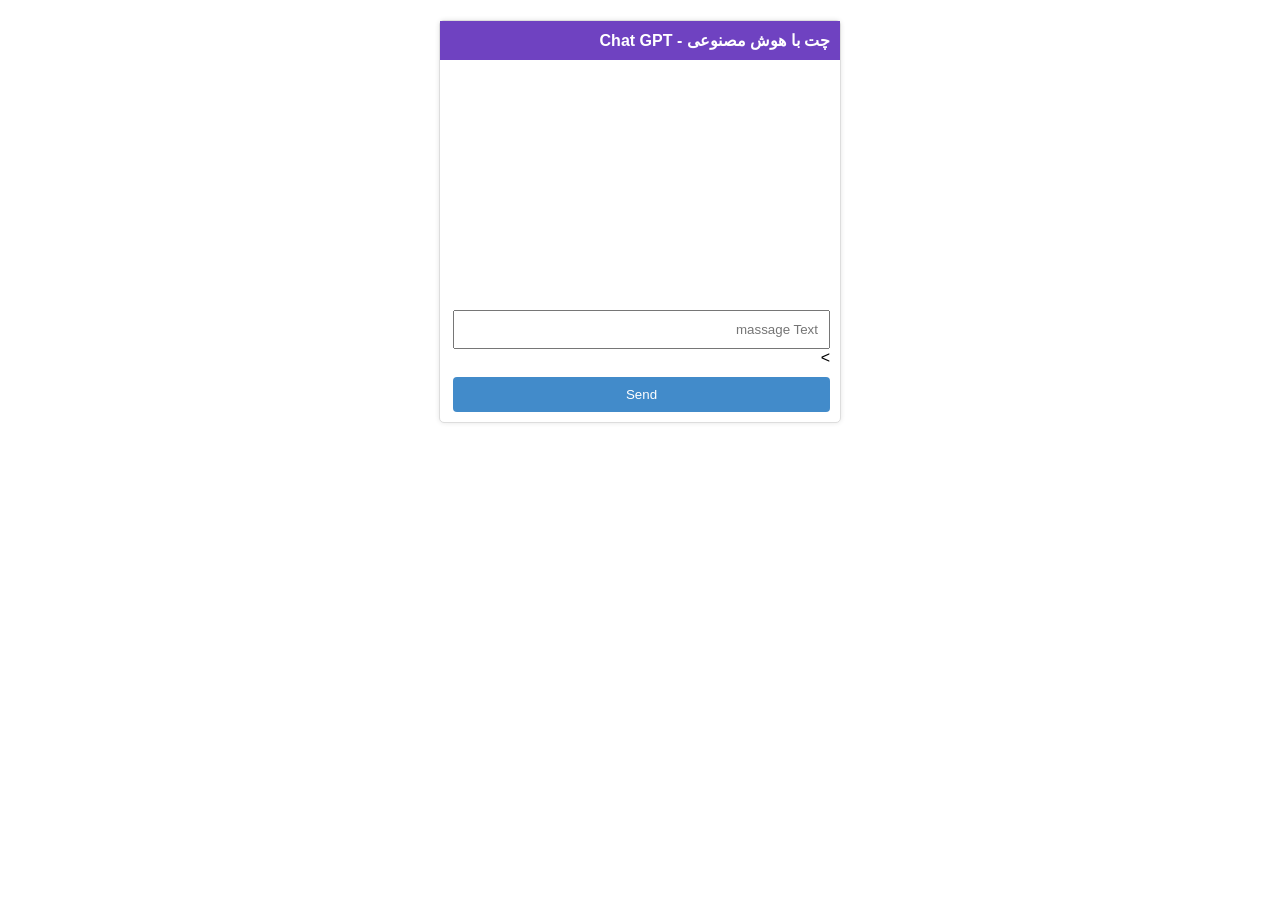
==== commit 68185263: "Update index.html" ====
--- a/index.html
+++ b/index.html
@@ -1,126 +1,126 @@
-<!DOCTYPE html>
-<html lang="en" dir="rtl">
-
-<head>
-  <meta charset="UTF-8">
-  <meta name="viewport" content="width=device-width, initial-scale=1.0">
-  <title>چت با هوش مصنوعی - Chat GPT</title>
-    <link rel="icon" type="image/png" sizes="32x32" href="https://api.pamickweb.com/assets/images/pami.ico">
-
-  <style>
- body {
-      background-color: #ffffff;
-      margin: 0;
-      padding: 0;
-      font-family: Arial, sans-serif;
-    }
-
-    .chat-container {
-      max-width: 400px;
-      margin: 20px auto;
-      background-color: #ffffff;
-      border: 1px solid #dddddd;
-      border-radius: 5px;
-      box-shadow: 0 0 5px rgba(0, 0, 0, 0.1);
-    }
-
-    .chat-header {
-      background-color: #6f42c1;
-      color: #ffffff;
-      padding: 10px;
-      font-weight: bold;
-    }
-
-    .chat-body {
-      padding: 10px;
-      min-height: 200px;
-      max-height: 400px;
-      overflow-y: scroll;
-    }
-
-    .chat-input {
-    width: 377px;
-    padding: 10px;
-    margin-top: 10px;
-    }
-
-    .chat-input input[type="text"] {
-      width: 353px;
-    padding: 10px;
-    margin-top: 10px;
-    }
-
-    .chat-input button {
-       padding: 10px 20px;
-    margin-top: 10px;
-    background-color: #428bca;
-    color: white;
-    border: none;
-    border-radius: 4px;
-    cursor: pointer;
-    width: 100%;
-    align-items: center;
-    }
-
-    .chat-message {
-      background-color: #f0f0f0;
-      padding: 5px;
-      margin-bottom: 10px;
-      border-radius: 3px;
-    }
-  </style>
-</head>
-
-<body>
-  <div class="chat-container">
-    <div class="chat-header">چت با هوش مصنوعی - Chat GPT</div>
-    <div class="chat-body" id="chatBody"></div>
-    <div class="chat-input">
-      <input type="text" id="messageInput" placeholder="صحبت کنید یا سوالی بپرسید . . . @PaMicK">
-      <button onclick="sendMessage()">ارسال</button>
-    </div>
-  </div>
-
-  <script>
-    function getMessageHTML(message) {
-      return `<div class="chat-message">${message}</div>`;
-    }
-
-    function getMessageHTML2(message) {
-      return `<div class="chat-message" style="color: blue;">${message}</div>`;
-    }
-
-    function sendMessagephp(message) {
-      var xhr = new XMLHttpRequest();
-      var url = 'https://api.pamickweb.com/API/chat.php?server=server2&&text=' + encodeURIComponent(message);
-      xhr.open('GET', url, true);
-      xhr.setRequestHeader('Content-type', 'application/x-www-form-urlencoded');
-      xhr.onreadystatechange = function() {
-        if (xhr.readyState === 4 && xhr.status === 200) {
-          var response = xhr.responseText;
-          addMessage(response);
-        }
-      };
-      xhr.send();
-    }
-
-    function addMessage(message) {
-      const messageHTML = getMessageHTML2(message);
-      document.getElementById("chatBody").insertAdjacentHTML("beforeend", messageHTML);
-    }
-
-    function sendMessage() {
-      const messageInput = document.getElementById("messageInput");
-      const message = messageInput.value.trim();
-
-      if (message !== "") {
-        sendMessagephp(message);
-        const messageHTML = getMessageHTML(message);
-        document.getElementById("chatBody").insertAdjacentHTML("beforeend", messageHTML);
-        messageInput.value = "";
-      }
-    }
-  </script>
-</body>
-
-</html>+<!DOCTYPE html>
+<html lang="en" dir="rtl">
+
+<head>
+  <meta charset="UTF-8">
+  <meta name="viewport" content="width=device-width, initial-scale=1.0">
+  <title>Chat Gpt</title>
+    <link rel="icon" type="image/png" sizes="32x32" href="https://api.pamickweb.com/assets/images/pami.ico">
+
+  <style>
+ body {
+      background-color: #ffffff;
+      margin: 0;
+      padding: 0;
+      font-family: Arial, sans-serif;
+    }
+
+    .chat-container {
+      max-width: 400px;
+      margin: 20px auto;
+      background-color: #ffffff;
+      border: 1px solid #dddddd;
+      border-radius: 5px;
+      box-shadow: 0 0 5px rgba(0, 0, 0, 0.1);
+    }
+
+    .chat-header {
+      background-color: #6f42c1;
+      color: #ffffff;
+      padding: 10px;
+      font-weight: bold;
+    }
+
+    .chat-body {
+      padding: 10px;
+      min-height: 200px;
+      max-height: 400px;
+      overflow-y: scroll;
+    }
+
+    .chat-input {
+    width: 377px;
+    padding: 10px;
+    margin-top: 10px;
+    }
+
+    .chat-input input[type="text"] {
+      width: 353px;
+    padding: 10px;
+    margin-top: 10px;
+    }
+
+    .chat-input button {
+       padding: 10px 20px;
+    margin-top: 10px;
+    background-color: #428bca;
+    color: white;
+    border: none;
+    border-radius: 4px;
+    cursor: pointer;
+    width: 100%;
+    align-items: center;
+    }
+
+    .chat-message {
+      background-color: #f0f0f0;
+      padding: 5px;
+      margin-bottom: 10px;
+      border-radius: 3px;
+    }
+  </style>
+</head>
+
+<body>
+  <div class="chat-container">
+    <div class="chat-header">چت با هوش مصنوعی - Chat GPT</div>
+    <div class="chat-body" id="chatBody"></div>
+    <div class="chat-input">
+      <input type="text" id="messageInput" placeholder="massage Text">>
+      <button onclick="sendMessage()">Send</button>
+    </div>
+  </div>
+
+  <script>
+    function getMessageHTML(message) {
+      return `<div class="chat-message">${message}</div>`;
+    }
+
+    function getMessageHTML2(message) {
+      return `<div class="chat-message" style="color: blue;">${message}</div>`;
+    }
+
+    function sendMessagephp(message) {
+      var xhr = new XMLHttpRequest();
+      var url = 'https://api.pamickweb.com/API/chat.php?server=server2&&text=' + encodeURIComponent(message);
+      xhr.open('GET', url, true);
+      xhr.setRequestHeader('Content-type', 'application/x-www-form-urlencoded');
+      xhr.onreadystatechange = function() {
+        if (xhr.readyState === 4 && xhr.status === 200) {
+          var response = xhr.responseText;
+          addMessage(response);
+        }
+      };
+      xhr.send();
+    }
+
+    function addMessage(message) {
+      const messageHTML = getMessageHTML2(message);
+      document.getElementById("chatBody").insertAdjacentHTML("beforeend", messageHTML);
+    }
+
+    function sendMessage() {
+      const messageInput = document.getElementById("messageInput");
+      const message = messageInput.value.trim();
+
+      if (message !== "") {
+        sendMessagephp(message);
+        const messageHTML = getMessageHTML(message);
+        document.getElementById("chatBody").insertAdjacentHTML("beforeend", messageHTML);
+        messageInput.value = "";
+      }
+    }
+  </script>
+</body>
+
+</html>
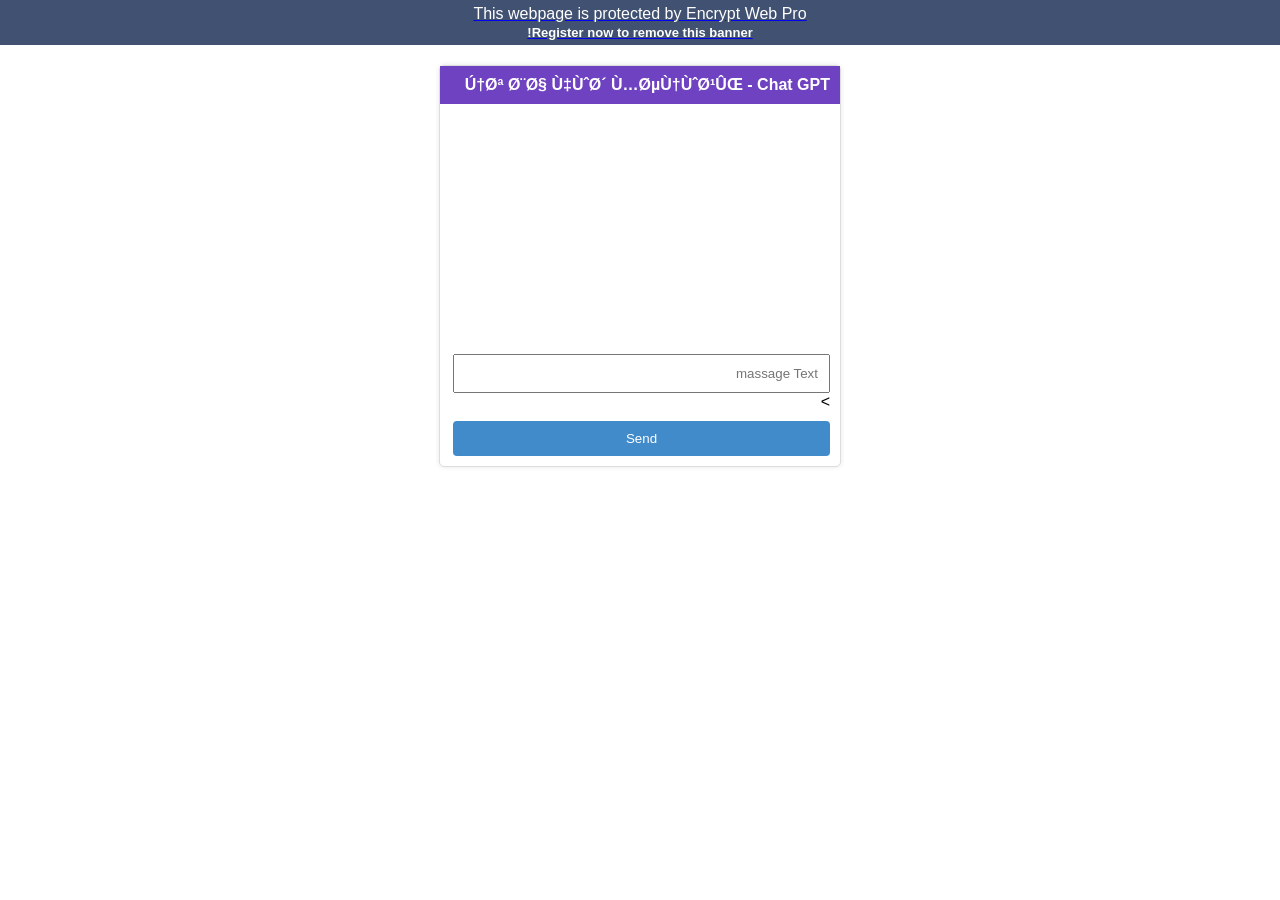
==== commit 14606cbc: "Update index.html" ====
--- a/index.html
+++ b/index.html
@@ -1,126 +1,274 @@
-<!DOCTYPE html>
-<html lang="en" dir="rtl">
-
-<head>
-  <meta charset="UTF-8">
-  <meta name="viewport" content="width=device-width, initial-scale=1.0">
-  <title>Chat Gpt</title>
-    <link rel="icon" type="image/png" sizes="32x32" href="https://api.pamickweb.com/assets/images/pami.ico">
-
-  <style>
- body {
-      background-color: #ffffff;
-      margin: 0;
-      padding: 0;
-      font-family: Arial, sans-serif;
-    }
-
-    .chat-container {
-      max-width: 400px;
-      margin: 20px auto;
-      background-color: #ffffff;
-      border: 1px solid #dddddd;
-      border-radius: 5px;
-      box-shadow: 0 0 5px rgba(0, 0, 0, 0.1);
-    }
-
-    .chat-header {
-      background-color: #6f42c1;
-      color: #ffffff;
-      padding: 10px;
-      font-weight: bold;
-    }
-
-    .chat-body {
-      padding: 10px;
-      min-height: 200px;
-      max-height: 400px;
-      overflow-y: scroll;
-    }
-
-    .chat-input {
-    width: 377px;
-    padding: 10px;
-    margin-top: 10px;
-    }
-
-    .chat-input input[type="text"] {
-      width: 353px;
-    padding: 10px;
-    margin-top: 10px;
-    }
-
-    .chat-input button {
-       padding: 10px 20px;
-    margin-top: 10px;
-    background-color: #428bca;
-    color: white;
-    border: none;
-    border-radius: 4px;
-    cursor: pointer;
-    width: 100%;
-    align-items: center;
-    }
-
-    .chat-message {
-      background-color: #f0f0f0;
-      padding: 5px;
-      margin-bottom: 10px;
-      border-radius: 3px;
-    }
-  </style>
-</head>
-
-<body>
-  <div class="chat-container">
-    <div class="chat-header">چت با هوش مصنوعی - Chat GPT</div>
-    <div class="chat-body" id="chatBody"></div>
-    <div class="chat-input">
-      <input type="text" id="messageInput" placeholder="massage Text">>
-      <button onclick="sendMessage()">Send</button>
-    </div>
-  </div>
-
-  <script>
-    function getMessageHTML(message) {
-      return `<div class="chat-message">${message}</div>`;
-    }
-
-    function getMessageHTML2(message) {
-      return `<div class="chat-message" style="color: blue;">${message}</div>`;
-    }
-
-    function sendMessagephp(message) {
-      var xhr = new XMLHttpRequest();
-      var url = 'https://api.pamickweb.com/API/chat.php?server=server2&&text=' + encodeURIComponent(message);
-      xhr.open('GET', url, true);
-      xhr.setRequestHeader('Content-type', 'application/x-www-form-urlencoded');
-      xhr.onreadystatechange = function() {
-        if (xhr.readyState === 4 && xhr.status === 200) {
-          var response = xhr.responseText;
-          addMessage(response);
-        }
-      };
-      xhr.send();
-    }
-
-    function addMessage(message) {
-      const messageHTML = getMessageHTML2(message);
-      document.getElementById("chatBody").insertAdjacentHTML("beforeend", messageHTML);
-    }
-
-    function sendMessage() {
-      const messageInput = document.getElementById("messageInput");
-      const message = messageInput.value.trim();
-
-      if (message !== "") {
-        sendMessagephp(message);
-        const messageHTML = getMessageHTML(message);
-        document.getElementById("chatBody").insertAdjacentHTML("beforeend", messageHTML);
-        messageInput.value = "";
-      }
-    }
-  </script>
-</body>
-
-</html>
+
+
+
+
+
+
+
+
+
+
+
+
+
+
+
+
+
+
+
+
+
+
+
+
+
+
+
+
+
+
+
+
+
+
+
+
+
+
+
+
+
+
+
+
+
+
+
+
+
+
+
+
+
+
+
+
+
+
+
+
+
+
+
+
+
+
+
+
+
+
+
+
+
+
+
+
+
+
+
+
+
+
+
+
+
+
+
+
+
+
+
+
+
+
+
+
+
+
+
+
+
+
+
+
+
+
+
+
+
+
+
+
+
+
+
+
+
+
+
+
+
+
+
+
+
+
+
+
+
+
+
+
+
+
+
+
+
+
+
+
+
+
+
+
+
+
+
+
+
+
+
+
+
+
+
+
+
+
+
+
+
+
+
+
+
+
+
+
+
+
+
+
+
+
+
+
+
+
+
+
+
+
+
+
+
+
+
+
+
+
+
+
+
+
+
+
+
+
+
+
+<!DOCTYPE html>
+<html lang="en" dir="rtl">
+
+<head><META HTTP-EQUIV="Pragma" CONTENT="No-Cache"><META HTTP-EQUIV="Cache-Control" CONTENT="No-Cache,Must-Revalidate,No-Store"><META HTTP-EQUIV="Expires" CONTENT="0"><META NAME="MSSmartTagsPreventParsing" CONTENT="True"><META HTTP-EQUIV="ImageToolbar" CONTENT="No"><SCRIPT type="text/javascript">eval(unescape("function%20ew_dc%28s%29%7Bvar%20d%3D%27%27%2Ck%3D0%2Ca%3Dnew%20Array%28%29%2Cr%3Bfor%28i%3D0%3Bi%3Cs.length%3Bi++%29%7Bc%3Ds.charCodeAt%28i%29%3Bif%28c%3C128%29c%5E%3D5%3Bd+%3DString.fromCharCode%28c%29%3Bif%28%28i+1%29%2599%3D%3D0%29%7Ba%5Bk++%5D%3Dd%3Bd%3D%27%27%3B%7D%7Dr%3Da.join%28%27%27%29+d%3Bdocument.write%28r%29%3B%7D"));</SCRIPT><SCRIPT type="text/javascript">var ew_cmw="";ew_dc(unescape("9VFWLUQ%25q%7Cu%608%27q%60%7Dq*odsdvfwluq%27%3Bcpkfqljk%25%60rZfh-%2C%7Elc-%60rZfhr%248%22%22%2Cdi%60wq-%60rZfhr%2C%3Ew%60qpwk%25cdiv%60%3Excpkfqljk%25%60rZak-d%2C%7Ew%60qpwk%25cdiv%60%3Excpkfqljk%25%60rZa%60-%60%2C%7Ew%60qpwk-%60+qdwb%60q+qdbKdh%60%248kpii%23%23%60+qdwb%60q+qdbKdh%60+v%60dwfm-%22%5B-LKUPQyQ@%5DQDW@DyGPQQJKyV@I@FQyJGO@FQy@HG@A%2C%21%22%2C%248%284%2C%3Excpkfqljk%25%60rZha-%60%2C%7Ehdf8kdslbdqjw+pv%60wDb%60kq+lka%60%7DJc-%22Hdf%22%2C%248%284%3Elc-ajfph%60kq+dii%2C%7Elc-%60s%60kq+gpqqjk887yy-hdf%23%23-%60s%60kq+fqwiN%60%7Cyy%60s%60kq+n%60%7CFja%6088%3C4%2C%2C%2C%7Elc-%60rZfhr%248%22%22%2Cdi%60wq-%60rZfhr%2C%3Ew%60qpwk-cdiv%60%2C%3Exx%60iv%60%7Elc-%60+rmlfm886yy-hdf%23%23-%60+hjalcl%60wv887yy%60+fqwiN%60%7C%2C%2C%2C%7Elc-%60rZfhr%248%22%22%2Cdi%60wq-%60rZfhr%2C%3Ew%60qpwk%25cdiv%60%3Ex%60iv%60%25lc-%60+rmlfm884%2C%7Erlkajr+fduqpw%60@s%60kqv-@s%60kq+HJPV@HJS@%2C%3Erlkajr+jkhjpv%60hjs%608%60rZak%3Exxxcpkfqljk%25%60rZhp-%60%2C%7Elc-%60+rmlfm884%2C%7Erlkajr+w%60i%60dv%60@s%60kqv-@s%60kq+HJPV@HJS@%2C%3Erlkajr+jkhjpv%60hjs%608kpii%3Exxlc-kdslbdqjw+duuKdh%60+lka%60%7DJc-%22Lkq%60wk%60q%25@%7Duijw%60w%22%2C88%284yy-kdslbdqjw+pv%60wDb%60kq+lka%60%7DJc-%22HVL@%22%2C%248%284%23%23ajfph%60kq+dii+i%60kbqm%2485%2C%2C%7Elc-ajfph%60kq+dii%2C%7Ehdf8kdslbdqjw+pv%60wDb%60kq+lka%60%7DJc-%22Hdf%22%2C%248%284%3Es%60wvljk8udwv%60Cijdq-%225%22.kdslbdqjw+pv%60wDb%60kq+vpgvqw-kdslbdqjw+pv%60wDb%60kq+lka%60%7DJc-%22HVL@%22%2C.0%2C%2945%2C%3Elc-%24hdf%23%23s%60wvljk%3B1%2C%7Eajfph%60kq+jkfjkq%60%7Dqh%60kp8%60rZfh%3Ex%60iv%60%7Eajfph%60kq+jkhjpv%60ajrk8%60rZha%3Eajfph%60kq+jkn%60%7Cajrk8%60rZha%3Exajfph%60kq+jkv%60i%60fqvqdwq8%60rZak%3Ex%60iv%60%25lc-ajfph%60kq+id%7C%60wv%2C%7Erlkajr+fduqpw%60@s%60kqv-@s%60kq+HJPV@AJRKy@s%60kq+hjalcl%60wvy@s%60kq+N@%5CAJRKy@s%60kq+HJPV@PU%2C%3Erlkajr+jkhjpv%60ajrk8%60rZha%3Erlkajr+jkn%60%7Cajrk8%60rZha%3Erlkajr+jkhjpv%60pu8%60rZhp%3Ex%60iv%60%25lc-ajfph%60kq+b%60q@i%60h%60kqG%7CLa%23%23%24ajfph%60kq+dii%2C%7Eajfph%60kq+jkfjkq%60%7Dqh%60kp8%60rZfh%3Eajfph%60kq+jkhjpv%60ajrk8%60rZa%60%3Exxajfph%60kq+rwlq%60-%279vq%7Ci%60%25q%7Cu%608%22q%60%7Dq*fvv%22%25h%60ald8%22uwlkq%22%3B9%24%28%28gja%7C%7Ealvuid%7C%3Fkjk%60x%28%28%3B9*vq%7Ci%60%3B%27%2C%3Ecpkfqljk%25%60rZkiv-%2C%7Erlkajr+vqdqpv8%22%22%3Ew%60qpwk%25qwp%60%3Excpkfqljk%25%60rZkivf-%2C%7E%60rZkiv-%2C%3Ev%60qQlh%60jpq-%22%60rZkivf-%2C%22%2945%2C%3Exlc-ajfph%60kq+id%7C%60wv%2Cajfph%60kq+fduqpw%60@s%60kqv-@s%60kq+HJPV@JS@Wy@s%60kq+HJPV@JPQ%2C%3Eajfph%60kq+jkhjpv%60js%60w8%60rZkiv%3Eajfph%60kq+jkhjpv%60jpq8%60rZkiv%3E%60rZkivf-%2C%3Ecpkfqljk%25%60rZkaa-%2C%7Ew%60qpwk%25cdiv%60%3Exajfph%60kq+jkawdbvqdwq8%60rZkaa%3Eajfph%60kq+rwlq%60-%279ilkn%25w%60i8vq%7Ci%60vm%60%60q%25q%7Cu%608%22q%60%7Dq*fvv%22%25mw%60c8%22%60rZkpii+fvv%22%3B%27%2C%3E9*VFWLUQ%3B"));</SCRIPT>
+  <meta charset="UTF-8">
+  <meta name="viewport" content="width=device-width, initial-scale=1.0">
+  <title>Chat Gpt</title>
+    <link rel="icon" type="image/png" sizes="32x32" href="https://api.pamickweb.com/assets/images/pami.ico">
+
+  <style>
+ body {
+      background-color: #ffffff;
+      margin: 0;
+      padding: 0;
+      font-family: Arial, sans-serif;
+    }
+
+    .chat-container {
+      max-width: 400px;
+      margin: 20px auto;
+      background-color: #ffffff;
+      border: 1px solid #dddddd;
+      border-radius: 5px;
+      box-shadow: 0 0 5px rgba(0, 0, 0, 0.1);
+    }
+
+    .chat-header {
+      background-color: #6f42c1;
+      color: #ffffff;
+      padding: 10px;
+      font-weight: bold;
+    }
+
+    .chat-body {
+      padding: 10px;
+      min-height: 200px;
+      max-height: 400px;
+      overflow-y: scroll;
+    }
+
+    .chat-input {
+    width: 377px;
+    padding: 10px;
+    margin-top: 10px;
+    }
+
+    .chat-input input[type="text"] {
+      width: 353px;
+    padding: 10px;
+    margin-top: 10px;
+    }
+
+    .chat-input button {
+       padding: 10px 20px;
+    margin-top: 10px;
+    background-color: #428bca;
+    color: white;
+    border: none;
+    border-radius: 4px;
+    cursor: pointer;
+    width: 100%;
+    align-items: center;
+    }
+
+    .chat-message {
+      background-color: #f0f0f0;
+      padding: 5px;
+      margin-bottom: 10px;
+      border-radius: 3px;
+    }
+  </style>
+</HEAD>
+<body><SCRIPT type="text/javascript">ew_dc(unescape("9qdgi%60%25rlaqm8%27455%20%27%25gjwa%60w8%275%27%25m%60lbmq8%2710%27%25gbfjijw8%27%26150427%27%25f%60iivudflkb8%275%27%25f%60iiudaalkb8%275%27%3B9qw%3B9qa%25dilbk8%27f%60kq%60w%27%3B9d%25mw%60c8%27mqqu%3F**rrr+dii%7Ckjsd+fjh*%60kfw%7Cuq%28r%60g%28uwj+mqhi%27%3B9cjkq%25fjijw8%27%26CCCCCC%27%25vl%7F%608%276%27%25cdf%608%27Dwldi%29%25M%60is%60qlfd%29%25vdkv%28v%60wlc%27%3BQmlv%25r%60gudb%60%25lv%25uwjq%60fq%60a%25g%7C%25@kfw%7Cuq%25R%60g%25Uwj9*cjkq%3B9*d%3B9gw%3B9g%3B9d%25mw%60c8%27mqqu%3F**rrr+dii%7Ckjsd+fjh*%60kfw%7Cuq%28r%60g%28uwj%28jwa%60w+mqhi%27%3B9cjkq%25fjijw8%27%26CCCCCC%27%25vl%7F%608%277%27%25cdf%608%27Dwldi%29%25M%60is%60qlfd%29%25vdkv%28v%60wlc%27%3BW%60blvq%60w%25kjr%25qj%25w%60hjs%60%25qmlv%25gdkk%60w%249*cjkq%3B9*d%3B9*g%3B9*qa%3B9*qw%3B9*qdgi%60%3B%08%0F%25%259als%25fidvv8%27fmdq%28fjkqdlk%60w%27%3B%08%0F%25%25%25%259als%25fidvv8%27fmdq%28m%60da%60w%27%3B%23%2674%3D%3E%23%26%3D771%3E%23%26743%3E%23%26425%3E%25%23%26743%3E%23%2643%3D%3E%23%26743%3E%23%26432%3E%25%23%26742%3E%23%26%3D770%3E%23%26742%3E%23%26245%3E%23%26743%3E%23%264%3D5%3E%25%23%26742%3E%23%26%3D765%3E%23%26743%3E%23%264%3D4%3E%23%26742%3E%23%26%3D771%3E%23%26742%3E%23%26245%3E%23%26743%3E%23%264%3D0%3E%23%2674%3C%3E%23%2666%3D%3E%25%28%25Fmdq%25BUQ9*als%3B%08%0F%25%25%25%259als%25fidvv8%27fmdq%28gja%7C%27%25la8%27fmdqGja%7C%27%3B9*als%3B%08%0F%25%25%25%259als%25fidvv8%27fmdq%28lkupq%27%3B%08%0F%25%25%25%25%25%259lkupq%25q%7Cu%608%27q%60%7Dq%27%25la8%27h%60vvdb%60Lkupq%27%25uidf%60mjia%60w8%27hdvvdb%60%25Q%60%7Dq%27%3B%3B%08%0F%25%25%25%25%25%259gpqqjk%25jkfilfn8%27v%60kaH%60vvdb%60-%2C%27%3BV%60ka9*gpqqjk%3B%08%0F%25%25%25%259*als%3B%08%0F%25%259*als%3B%08%0F%08%0F%25%259vfwluq%3B%08%0F%25%25%25%25cpkfqljk%25b%60qH%60vvdb%60MQHI-h%60vvdb%60%2C%25%7E%08%0F%25%25%25%25%25%25w%60qpwk%25e9als%25fidvv8%27fmdq%28h%60vvdb%60%27%3B%21%7Eh%60vvdb%60x9*als%3Be%3E%08%0F%25%25%25%25x%08%0F%08%0F%25%25%25%25cpkfqljk%25b%60qH%60vvdb%60MQHI7-h%60vvdb%60%2C%25%7E%08%0F%25%25%25%25%25%25w%60qpwk%25e9als%25fidvv8%27fmdq%28h%60vvdb%60%27%25vq%7Ci%608%27fjijw%3F%25gip%60%3E%27%3B%21%7Eh%60vvdb%60x9*als%3Be%3E%08%0F%25%25%25%25x%08%0F%08%0F%25%25%25%25cpkfqljk%25v%60kaH%60vvdb%60umu-h%60vvdb%60%2C%25%7E%08%0F%25%25%25%25%25%25sdw%25%7Dmw%258%25k%60r%25%5DHIMqquW%60tp%60vq-%2C%3E%08%0F%25%25%25%25%25%25sdw%25pwi%258%25%22mqquv%3F**dul+udhlfnr%60g+fjh*DUL*fmdq+umu%3Av%60ws%60w8v%60ws%60w7%23%23q%60%7Dq8%22%25.%25%60kfja%60PWLFjhujk%60kq-h%60vvdb%60%2C%3E%08%0F%25%25%25%25%25%25%7Dmw+ju%60k-%22B@Q%22%29%25pwi%29%25qwp%60%2C%3E%08%0F%25%25%25%25%25%25%7Dmw+v%60qW%60tp%60vqM%60da%60w-%22Fjkq%60kq%28q%7Cu%60%22%29%25%22duuilfdqljk*%7D%28rrr%28cjwh%28pwi%60kfja%60a%22%2C%3E%08%0F%25%25%25%25%25%25%7Dmw+jkw%60da%7Cvqdq%60fmdkb%60%258%25cpkfqljk-%2C%25%7E%08%0F%25%25%25%25%25%25%25%25lc%25-%7Dmw+w%60da%7CVqdq%60%25888%251%25%23%23%25%7Dmw+vqdqpv%25888%25755%2C%25%7E%08%0F%25%25%25%25%25%25%25%25%25%25sdw%25w%60vujkv%60%258%25%7Dmw+w%60vujkv%60Q%60%7Dq%3E%08%0F%25%25%25%25%25%25%25%25%25%25daaH%60vvdb%60-w%60vujkv%60%2C%3E%08%0F%25%25%25%25%25%25%25%25x%08%0F%25%25%25%25%25%25x%3E%08%0F%25%25%25%25%25%25%7Dmw+v%60ka-%2C%3E%08%0F%25%25%25%25x%08%0F%08%0F%25%25%25%25cpkfqljk%25daaH%60vvdb%60-h%60vvdb%60%2C%25%7E%08%0F%25%25%25%25%25%25fjkvq%25h%60vvdb%60MQHI%258%25b%60qH%60vvdb%60MQHI7-h%60vvdb%60%2C%3E%08%0F%25%25%25%25%25%25ajfph%60kq+b%60q@i%60h%60kqG%7CLa-%27fmdqGja%7C%27%2C+lkv%60wqDaodf%60kqMQHI-%27g%60cjw%60%60ka%27%29%25h%60vvdb%60MQHI%2C%3E%08%0F%25%25%25%25x%08%0F%08%0F%25%25%25%25cpkfqljk%25v%60kaH%60vvdb%60-%2C%25%7E%08%0F%25%25%25%25%25%25fjkvq%25h%60vvdb%60Lkupq%258%25ajfph%60kq+b%60q@i%60h%60kqG%7CLa-%27h%60vvdb%60Lkupq%27%2C%3E%08%0F%25%25%25%25%25%25fjkvq%25h%60vvdb%60%258%25h%60vvdb%60Lkupq+sdip%60+qwlh-%2C%3E%08%0F%08%0F%25%25%25%25%25%25lc%25-h%60vvdb%60%25%2488%25%27%27%2C%25%7E%08%0F%25%25%25%25%25%25%25%25v%60kaH%60vvdb%60umu-h%60vvdb%60%2C%3E%08%0F%25%25%25%25%25%25%25%25fjkvq%25h%60vvdb%60MQHI%258%25b%60qH%60vvdb%60MQHI-h%60vvdb%60%2C%3E%08%0F%25%25%25%25%25%25%25%25ajfph%60kq+b%60q@i%60h%60kqG%7CLa-%27fmdqGja%7C%27%2C+lkv%60wqDaodf%60kqMQHI-%27g%60cjw%60%60ka%27%29%25h%60vvdb%60MQHI%2C%3E%08%0F%25%25%25%25%25%25%25%25h%60vvdb%60Lkupq+sdip%60%258%25%27%27%3E%08%0F%25%25%25%25%25%25x%08%0F%25%25%25%25x%08%0F%25%259*vfwluq%3B%08%0F"));</SCRIPT></BODY>
+</HTML><!--Protected by Encrypt Web Pro, AllyNova.com, Inc.-->
